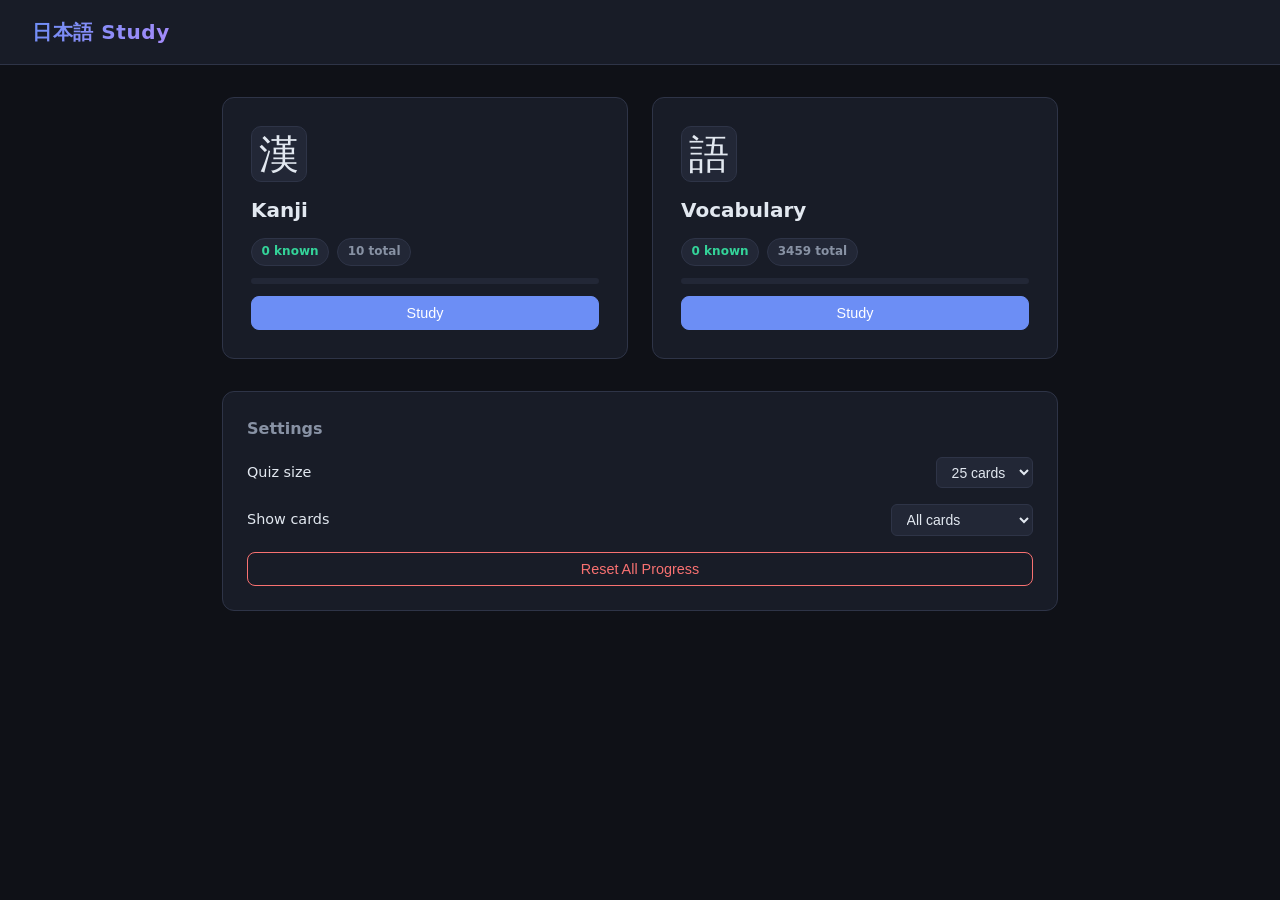
==== index.html @ 631ff010 "Initial commit — Kotoba Japanese study app Kanji and vocabulary flashcard app with localStorage prog" ====
<!DOCTYPE html>
<html lang="en">
<head>
  <meta charset="UTF-8">
  <meta name="viewport" content="width=device-width, initial-scale=1.0">
  <title>Japanese Study</title>
  <link rel="stylesheet" href="css/styles.css">
</head>
<body>
  <div id="app">
    <header>
      <h1>日本語 Study</h1>
      <nav id="nav"></nav>
    </header>
    <main id="view"></main>
  </div>

  <!-- Home View -->
  <template id="tpl-home">
    <div class="home">
      <div class="deck-cards">
        <div class="deck-card" data-action="study-kanji">
          <div class="deck-icon">漢</div>
          <h2>Kanji</h2>
          <div class="deck-stats">
            <span class="badge" id="kanji-known">— known</span>
            <span class="badge badge-secondary" id="kanji-total">— total</span>
          </div>
          <div class="progress-bar-wrap">
            <div class="progress-bar" id="kanji-progress-bar"></div>
          </div>
          <button class="btn btn-primary" data-action="study-kanji">Study</button>
        </div>
        <div class="deck-card" data-action="study-vocab">
          <div class="deck-icon">語</div>
          <h2>Vocabulary</h2>
          <div class="deck-stats">
            <span class="badge" id="vocab-known">— known</span>
            <span class="badge badge-secondary" id="vocab-total">— total</span>
          </div>
          <div class="progress-bar-wrap">
            <div class="progress-bar" id="vocab-progress-bar"></div>
          </div>
          <button class="btn btn-primary" data-action="study-vocab">Study</button>
        </div>
      </div>

      <div class="settings-panel">
        <h3>Settings</h3>
        <div class="setting-row">
          <label for="quiz-size">Quiz size</label>
          <select id="quiz-size">
            <option value="10">10 cards</option>
            <option value="25" selected>25 cards</option>
            <option value="50">50 cards</option>
            <option value="0">All cards</option>
          </select>
        </div>
        <div class="setting-row">
          <label for="filter-mode">Show cards</label>
          <select id="filter-mode">
            <option value="all">All cards</option>
            <option value="new">New only</option>
            <option value="learning">Learning only</option>
            <option value="due">New + Learning</option>
          </select>
        </div>
        <button class="btn btn-danger" id="reset-progress">Reset All Progress</button>
      </div>
    </div>
  </template>

  <!-- Flashcard View -->
  <template id="tpl-flashcard">
    <div class="flashcard-view">
      <div class="quiz-header">
        <button class="btn btn-ghost" data-action="home">← Back</button>
        <div class="quiz-info">
          <span id="card-counter">1 / 25</span>
          <div class="mini-progress-bar-wrap">
            <div class="mini-progress-bar" id="quiz-progress-bar"></div>
          </div>
        </div>
        <div class="score-display">
          <span class="score-correct" id="score-correct">0</span>
          <span class="score-sep">/</span>
          <span class="score-total" id="score-seen">0</span>
        </div>
      </div>

      <div class="card-area">
        <div class="flashcard" id="flashcard">
          <div class="card-inner" id="card-inner">
            <div class="card-front" id="card-front"></div>
            <div class="card-back" id="card-back"></div>
          </div>
        </div>
      </div>

      <div class="card-actions" id="card-actions-flip">
        <p class="hint">Press <kbd>Space</kbd> or tap card to flip</p>
        <button class="btn btn-secondary btn-lg" id="flip-btn">Flip Card</button>
      </div>

      <div class="card-actions hidden" id="card-actions-grade">
        <p class="hint">Press <kbd>←</kbd> Wrong &nbsp;|&nbsp; <kbd>→</kbd> Correct</p>
        <div class="grade-buttons">
          <button class="btn btn-wrong btn-lg" id="wrong-btn">✗ Wrong</button>
          <button class="btn btn-correct btn-lg" id="correct-btn">✓ Correct</button>
        </div>
      </div>
    </div>
  </template>

  <!-- Summary View -->
  <template id="tpl-summary">
    <div class="summary-view">
      <h2>Session Complete</h2>
      <div class="summary-stats">
        <div class="stat-block">
          <div class="stat-number" id="sum-correct"></div>
          <div class="stat-label">Correct</div>
        </div>
        <div class="stat-block">
          <div class="stat-number" id="sum-wrong"></div>
          <div class="stat-label">Wrong</div>
        </div>
        <div class="stat-block">
          <div class="stat-number" id="sum-total"></div>
          <div class="stat-label">Total</div>
        </div>
      </div>
      <div class="summary-bar-wrap">
        <div class="summary-bar" id="summary-bar"></div>
      </div>
      <p class="summary-pct" id="summary-pct"></p>
      <div class="summary-actions">
        <button class="btn btn-primary btn-lg" id="study-again-btn">Study Again</button>
        <button class="btn btn-ghost btn-lg" data-action="home">Home</button>
      </div>
    </div>
  </template>

  <script src="js/data.js"></script>
  <script src="js/progress.js"></script>
  <script src="js/flashcard.js"></script>
  <script src="js/app.js"></script>
</body>
</html>
---- css/styles.css ----
/* ============================================================
   RESET & BASE
   ============================================================ */
*, *::before, *::after { box-sizing: border-box; margin: 0; padding: 0; }

:root {
  --bg:         #0f1117;
  --bg2:        #181c27;
  --bg3:        #222736;
  --border:     #2e3447;
  --text:       #e2e8f0;
  --text-muted: #8892a4;
  --accent:     #6c8ef5;
  --accent2:    #a78bfa;
  --correct:    #34d399;
  --wrong:      #f87171;
  --radius:     12px;
  --shadow:     0 4px 24px rgba(0,0,0,.45);
  --transition: 0.15s ease;
}

html, body {
  height: 100%;
  font-family: 'Segoe UI', system-ui, -apple-system, sans-serif;
  font-size: 16px;
  background: var(--bg);
  color: var(--text);
  line-height: 1.6;
}

/* ============================================================
   LAYOUT
   ============================================================ */
#app {
  min-height: 100vh;
  display: flex;
  flex-direction: column;
}

header {
  display: flex;
  align-items: center;
  justify-content: space-between;
  padding: 1rem 2rem;
  border-bottom: 1px solid var(--border);
  background: var(--bg2);
}

header h1 {
  font-size: 1.25rem;
  font-weight: 600;
  letter-spacing: .03em;
  background: linear-gradient(135deg, var(--accent), var(--accent2));
  -webkit-background-clip: text;
  -webkit-text-fill-color: transparent;
  background-clip: text;
}

#nav button {
  background: none;
  border: none;
  color: var(--text-muted);
  cursor: pointer;
  font-size: .875rem;
  padding: .25rem .5rem;
  border-radius: 6px;
  transition: color var(--transition);
}
#nav button:hover { color: var(--text); }

main {
  flex: 1;
  padding: 2rem;
  max-width: 900px;
  width: 100%;
  margin: 0 auto;
}

/* ============================================================
   BUTTONS
   ============================================================ */
.btn {
  display: inline-flex;
  align-items: center;
  justify-content: center;
  gap: .4rem;
  padding: .5rem 1.25rem;
  border-radius: 8px;
  border: 1px solid transparent;
  font-size: .9rem;
  font-weight: 500;
  cursor: pointer;
  transition: all var(--transition);
  text-decoration: none;
}

.btn-primary {
  background: var(--accent);
  color: #fff;
  border-color: var(--accent);
}
.btn-primary:hover { filter: brightness(1.15); }

.btn-secondary {
  background: var(--bg3);
  color: var(--text);
  border-color: var(--border);
}
.btn-secondary:hover { border-color: var(--accent); }

.btn-ghost {
  background: transparent;
  color: var(--text-muted);
  border-color: transparent;
}
.btn-ghost:hover { color: var(--text); background: var(--bg3); }

.btn-danger {
  background: transparent;
  color: var(--wrong);
  border-color: var(--wrong);
}
.btn-danger:hover { background: var(--wrong); color: #fff; }

.btn-correct {
  background: var(--correct);
  color: #000;
  border-color: var(--correct);
  font-size: 1rem;
  font-weight: 600;
}
.btn-correct:hover { filter: brightness(1.1); }

.btn-wrong {
  background: var(--wrong);
  color: #fff;
  border-color: var(--wrong);
  font-size: 1rem;
  font-weight: 600;
}
.btn-wrong:hover { filter: brightness(1.1); }

.btn-lg { padding: .75rem 2rem; font-size: 1rem; }

/* ============================================================
   HOME — DECK CARDS
   ============================================================ */
.home { display: flex; flex-direction: column; gap: 2rem; }

.deck-cards {
  display: grid;
  grid-template-columns: repeat(auto-fit, minmax(280px, 1fr));
  gap: 1.5rem;
}

.deck-card {
  background: var(--bg2);
  border: 1px solid var(--border);
  border-radius: var(--radius);
  padding: 1.75rem;
  display: flex;
  flex-direction: column;
  gap: .75rem;
  transition: border-color var(--transition), box-shadow var(--transition);
}
.deck-card:hover {
  border-color: var(--accent);
  box-shadow: var(--shadow);
}

.deck-icon {
  font-size: 2.5rem;
  width: 3.5rem;
  height: 3.5rem;
  display: flex;
  align-items: center;
  justify-content: center;
  background: var(--bg3);
  border-radius: 10px;
  border: 1px solid var(--border);
}

.deck-card h2 { font-size: 1.25rem; }

.deck-stats { display: flex; gap: .5rem; flex-wrap: wrap; }

.badge {
  font-size: .75rem;
  font-weight: 600;
  padding: .2rem .6rem;
  border-radius: 999px;
  background: var(--bg3);
  color: var(--correct);
  border: 1px solid var(--border);
}
.badge-secondary { color: var(--text-muted); }

/* ============================================================
   PROGRESS BAR
   ============================================================ */
.progress-bar-wrap, .mini-progress-bar-wrap {
  width: 100%;
  height: 6px;
  background: var(--bg3);
  border-radius: 999px;
  overflow: hidden;
}

.mini-progress-bar-wrap { height: 4px; width: 120px; }

.progress-bar, .mini-progress-bar, .summary-bar {
  height: 100%;
  border-radius: 999px;
  background: linear-gradient(90deg, var(--accent), var(--accent2));
  width: 0%;
  transition: width .4s ease;
}

.summary-bar-wrap {
  width: 100%;
  height: 10px;
  background: var(--bg3);
  border-radius: 999px;
  overflow: hidden;
  margin: 1rem 0 .5rem;
}

/* ============================================================
   SETTINGS PANEL
   ============================================================ */
.settings-panel {
  background: var(--bg2);
  border: 1px solid var(--border);
  border-radius: var(--radius);
  padding: 1.5rem;
  display: flex;
  flex-direction: column;
  gap: 1rem;
}

.settings-panel h3 { font-size: 1rem; color: var(--text-muted); }

.setting-row {
  display: flex;
  align-items: center;
  justify-content: space-between;
  gap: 1rem;
}

.setting-row label { font-size: .9rem; }

select {
  background: var(--bg3);
  color: var(--text);
  border: 1px solid var(--border);
  border-radius: 6px;
  padding: .35rem .65rem;
  font-size: .875rem;
  cursor: pointer;
  outline: none;
}
select:focus { border-color: var(--accent); }

/* ============================================================
   FLASHCARD VIEW
   ============================================================ */
.flashcard-view {
  display: flex;
  flex-direction: column;
  gap: 1.5rem;
  align-items: center;
}

.quiz-header {
  width: 100%;
  display: flex;
  align-items: center;
  justify-content: space-between;
  gap: 1rem;
}

.quiz-info {
  display: flex;
  flex-direction: column;
  align-items: center;
  gap: .4rem;
  flex: 1;
}

#card-counter { font-size: .8rem; color: var(--text-muted); }

.score-display { font-size: 1rem; font-weight: 600; white-space: nowrap; }
.score-correct { color: var(--correct); }
.score-sep { color: var(--text-muted); margin: 0 .2rem; }

/* ============================================================
   FLASHCARD
   ============================================================ */
.card-area {
  width: 100%;
  max-width: 600px;
  perspective: 1200px;
}

.flashcard {
  width: 100%;
  cursor: pointer;
}

.card-inner {
  width: 100%;
  /* Grid stacking: both faces share the same cell so the container
     grows to fit whichever face is taller — prevents button overlap */
  display: grid;
  grid-template-columns: 1fr;
  transform-style: preserve-3d;
  transition: transform .5s cubic-bezier(.4,0,.2,1);
}

.card-inner.flipped { transform: rotateY(180deg); }

.card-front, .card-back {
  grid-column: 1;
  grid-row: 1;
  width: 100%;
  min-height: 320px;
  backface-visibility: hidden;
  -webkit-backface-visibility: hidden;
  background: var(--bg2);
  border: 1px solid var(--border);
  border-radius: var(--radius);
  padding: 2rem;
  display: flex;
  flex-direction: column;
  align-items: center;
  justify-content: center;
  text-align: center;
  box-shadow: var(--shadow);
}

.card-back { transform: rotateY(180deg); justify-content: flex-start; }

/* Front content */
.card-character {
  font-size: 5rem;
  line-height: 1.1;
  margin-bottom: .5rem;
  font-family: 'Noto Serif JP', 'Yu Mincho', serif;
}

.card-label {
  font-size: .75rem;
  color: var(--text-muted);
  text-transform: uppercase;
  letter-spacing: .1em;
  margin-bottom: .25rem;
}

/* Back content */
.back-section { width: 100%; text-align: left; margin-bottom: 1rem; }
.back-section:last-child { margin-bottom: 0; }
.back-section h4 {
  font-size: .7rem;
  color: var(--accent);
  text-transform: uppercase;
  letter-spacing: .1em;
  margin-bottom: .35rem;
}

.back-section p, .back-section ul { font-size: .95rem; color: var(--text); }
.back-section ul { list-style: none; padding: 0; }
.back-section ul li::before { content: '• '; color: var(--accent); }

.reading-chip {
  display: inline-block;
  background: var(--bg3);
  border: 1px solid var(--border);
  border-radius: 6px;
  padding: .15rem .5rem;
  font-size: .85rem;
  margin: .15rem .2rem .15rem 0;
}

.example-ja { font-size: 1rem; margin-bottom: .3rem; }
.example-en { font-size: .85rem; color: var(--text-muted); }

/* ============================================================
   CARD ACTIONS
   ============================================================ */
.card-actions {
  display: flex;
  flex-direction: column;
  align-items: center;
  gap: .75rem;
  width: 100%;
}

.card-actions.hidden { display: none; }

.hint {
  font-size: .78rem;
  color: var(--text-muted);
}

kbd {
  display: inline-block;
  background: var(--bg3);
  border: 1px solid var(--border);
  border-radius: 4px;
  padding: .1rem .35rem;
  font-size: .75rem;
  font-family: inherit;
}

.grade-buttons {
  display: flex;
  gap: 1.5rem;
}

/* ============================================================
   SUMMARY VIEW
   ============================================================ */
.summary-view {
  display: flex;
  flex-direction: column;
  align-items: center;
  gap: 1.5rem;
  max-width: 480px;
  margin: 2rem auto;
  text-align: center;
}

.summary-view h2 { font-size: 1.75rem; }

.summary-stats {
  display: flex;
  gap: 2rem;
  justify-content: center;
}

.stat-block { display: flex; flex-direction: column; align-items: center; gap: .25rem; }
.stat-number { font-size: 2.5rem; font-weight: 700; }
.stat-label { font-size: .8rem; color: var(--text-muted); text-transform: uppercase; letter-spacing: .1em; }

.summary-stats .stat-block:nth-child(1) .stat-number { color: var(--correct); }
.summary-stats .stat-block:nth-child(2) .stat-number { color: var(--wrong); }

.summary-pct { font-size: 1.1rem; color: var(--text-muted); }
.summary-actions { display: flex; gap: 1rem; flex-wrap: wrap; justify-content: center; }

/* ============================================================
   LOADING / ERROR
   ============================================================ */
.loading-screen, .error-screen {
  display: flex;
  flex-direction: column;
  align-items: center;
  justify-content: center;
  gap: 1rem;
  min-height: 60vh;
  color: var(--text-muted);
}

.spinner {
  width: 36px;
  height: 36px;
  border: 3px solid var(--border);
  border-top-color: var(--accent);
  border-radius: 50%;
  animation: spin .8s linear infinite;
}

@keyframes spin { to { transform: rotate(360deg); } }

.error-screen { color: var(--wrong); }

/* ============================================================
   RESPONSIVE
   ============================================================ */
@media (max-width: 600px) {
  main { padding: 1rem; }
  header { padding: .75rem 1rem; }
  .deck-cards { grid-template-columns: 1fr; }
  .card-character { font-size: 3.5rem; }
  .grade-buttons { gap: .75rem; }
  .btn-lg { padding: .65rem 1.5rem; }
}
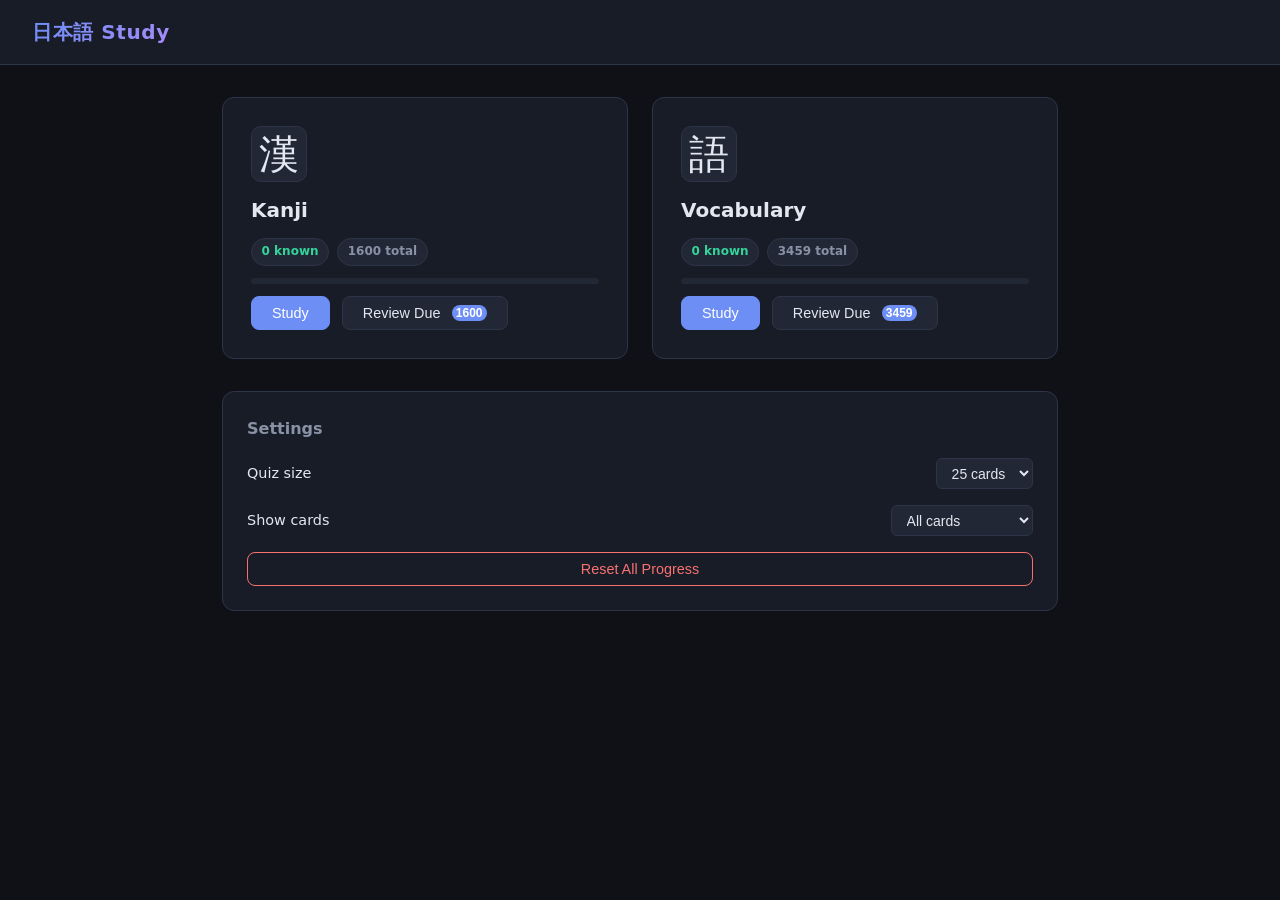
==== commit 6288323e: "Add spaced repetition system (SRS) for kanji and vocabulary review Implement SM-2-based scheduling i" ====
--- a/index.html
+++ b/index.html
@@ -29,7 +29,10 @@
           <div class="progress-bar-wrap">
             <div class="progress-bar" id="kanji-progress-bar"></div>
           </div>
-          <button class="btn btn-primary" data-action="study-kanji">Study</button>
+          <div class="deck-buttons">
+            <button class="btn btn-primary" data-action="study-kanji">Study</button>
+            <button class="btn btn-secondary" data-action="review-kanji">Review Due <span class="due-badge" id="kanji-due">0</span></button>
+          </div>
         </div>
         <div class="deck-card" data-action="study-vocab">
           <div class="deck-icon">語</div>
@@ -41,7 +44,10 @@
           <div class="progress-bar-wrap">
             <div class="progress-bar" id="vocab-progress-bar"></div>
           </div>
-          <button class="btn btn-primary" data-action="study-vocab">Study</button>
+          <div class="deck-buttons">
+            <button class="btn btn-primary" data-action="study-vocab">Study</button>
+            <button class="btn btn-secondary" data-action="review-vocab">Review Due <span class="due-badge" id="vocab-due">0</span></button>
+          </div>
         </div>
       </div>
 
@@ -63,6 +69,7 @@
             <option value="new">New only</option>
             <option value="learning">Learning only</option>
             <option value="due">New + Learning</option>
+            <option value="srs">SRS Due</option>
           </select>
         </div>
         <button class="btn btn-danger" id="reset-progress">Reset All Progress</button>
--- a/css/styles.css
+++ b/css/styles.css
@@ -195,6 +195,24 @@
 }
 .badge-secondary { color: var(--text-muted); }
 
+.deck-buttons { display: flex; gap: .75rem; flex-wrap: wrap; }
+
+.due-badge {
+  display: inline-flex;
+  align-items: center;
+  justify-content: center;
+  min-width: 1.4em;
+  height: 1.4em;
+  padding: 0 .35em;
+  border-radius: 999px;
+  background: var(--accent);
+  color: #fff;
+  font-size: .75rem;
+  font-weight: 700;
+  margin-left: .3rem;
+  line-height: 1;
+}
+
 /* ============================================================
    PROGRESS BAR
    ============================================================ */
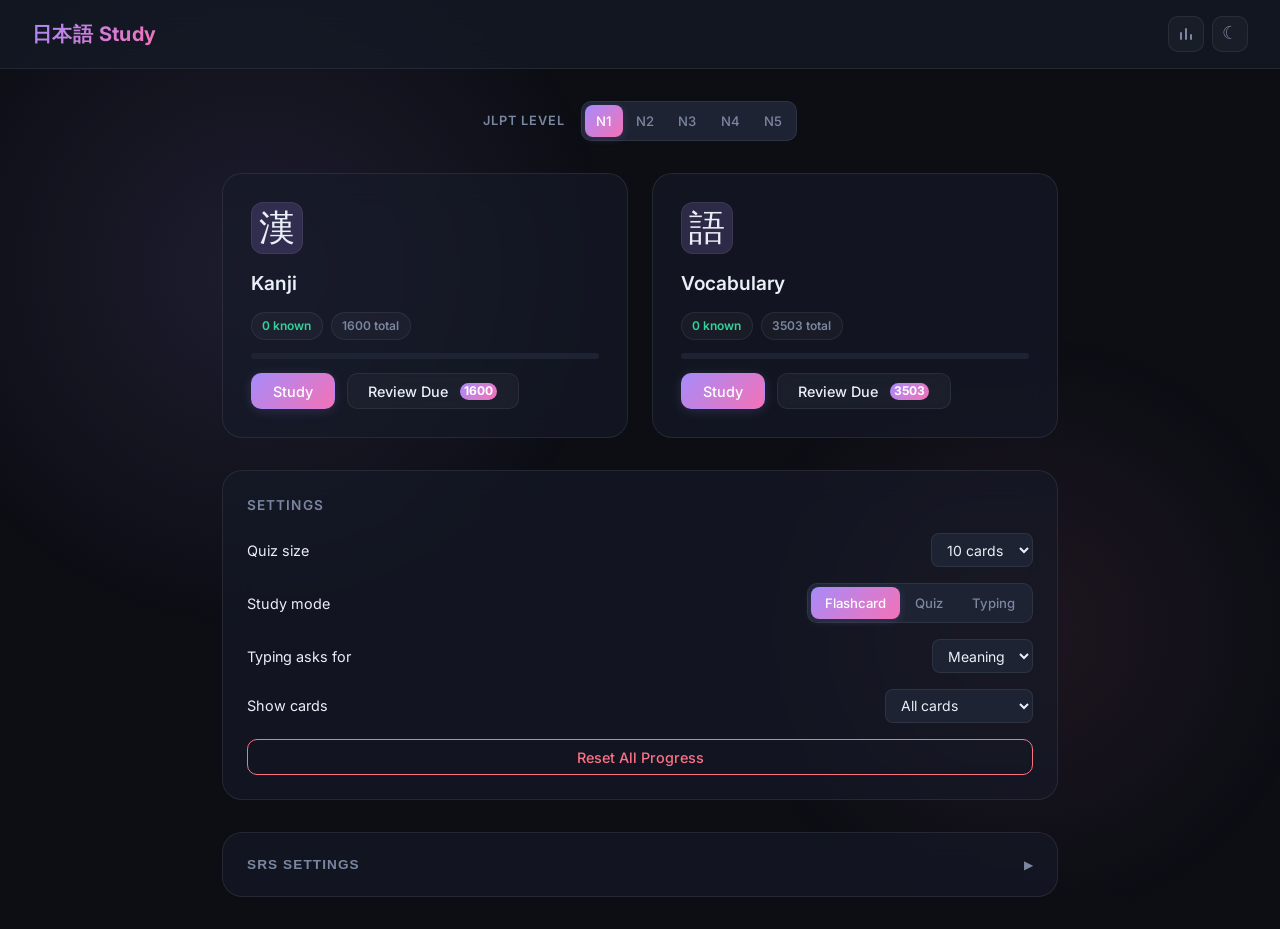
==== commit e0e17dac: "Add multi-level JLPT support, quiz mode, and kanji example display - Add JLPT N1–N5 level selection " ====
--- a/index.html
+++ b/index.html
@@ -10,7 +10,19 @@
   <div id="app">
     <header>
       <h1>日本語 Study</h1>
-      <nav id="nav"></nav>
+      <div class="header-actions">
+        <nav id="nav"></nav>
+        <button class="stats-toggle" id="stats-toggle" title="View progress">
+          <svg width="18" height="18" viewBox="0 0 18 18" fill="none" stroke="currentColor" stroke-width="2" stroke-linecap="round">
+            <line x1="4" y1="14" x2="4" y2="8"/>
+            <line x1="9" y1="14" x2="9" y2="4"/>
+            <line x1="14" y1="14" x2="14" y2="10"/>
+          </svg>
+        </button>
+        <button class="theme-toggle" id="theme-toggle" title="Toggle theme">
+          <span id="theme-icon">&#9790;</span>
+        </button>
+      </div>
     </header>
     <main id="view"></main>
   </div>
@@ -18,7 +30,23 @@
   <!-- Home View -->
   <template id="tpl-home">
     <div class="home">
-      <div class="deck-cards">
+      <div class="level-selector">
+        <span class="level-label">JLPT Level</span>
+        <div class="pill-toggle pill-toggle-5" id="level-toggle">
+          <input type="radio" name="jlpt-level" id="level-n1" value="n1">
+          <label for="level-n1">N1</label>
+          <input type="radio" name="jlpt-level" id="level-n2" value="n2">
+          <label for="level-n2">N2</label>
+          <input type="radio" name="jlpt-level" id="level-n3" value="n3">
+          <label for="level-n3">N3</label>
+          <input type="radio" name="jlpt-level" id="level-n4" value="n4">
+          <label for="level-n4">N4</label>
+          <input type="radio" name="jlpt-level" id="level-n5" value="n5">
+          <label for="level-n5">N5</label>
+        </div>
+      </div>
+
+      <div class="deck-cards stagger">
         <div class="deck-card" data-action="study-kanji">
           <div class="deck-icon">漢</div>
           <h2>Kanji</h2>
@@ -63,6 +91,25 @@
           </select>
         </div>
         <div class="setting-row">
+          <label>Study mode</label>
+          <div class="pill-toggle pill-toggle-3" id="study-mode-toggle">
+            <input type="radio" name="study-mode" id="mode-flashcard" value="flashcard" checked>
+            <label for="mode-flashcard">Flashcard</label>
+            <input type="radio" name="study-mode" id="mode-quiz" value="quiz">
+            <label for="mode-quiz">Quiz</label>
+            <input type="radio" name="study-mode" id="mode-typing" value="typing">
+            <label for="mode-typing">Typing</label>
+          </div>
+        </div>
+        <div class="setting-row hidden" id="typing-sub-mode-row">
+          <label for="typing-sub-mode">Typing asks for</label>
+          <select id="typing-sub-mode">
+            <option value="meaning">Meaning</option>
+            <option value="reading">Reading</option>
+            <option value="mixed">Mixed</option>
+          </select>
+        </div>
+        <div class="setting-row">
           <label for="filter-mode">Show cards</label>
           <select id="filter-mode">
             <option value="all">All cards</option>
@@ -73,6 +120,48 @@
           </select>
         </div>
         <button class="btn btn-danger" id="reset-progress">Reset All Progress</button>
+      </div>
+
+      <div class="settings-panel">
+        <button class="settings-toggle-btn" id="srs-settings-toggle">
+          <h3>SRS Settings</h3>
+          <span class="toggle-arrow" id="srs-toggle-arrow">&#9654;</span>
+        </button>
+        <div class="srs-settings-body hidden" id="srs-settings-body">
+          <div class="setting-row">
+            <label for="srs-repeat-wrong">Repeat wrong cards <span class="info-tip" tabindex="0" aria-label="Re-queue cards you miss later in the same session. Each wrong answer adds one required correct repeat before the card is cleared.">?</span></label>
+            <input type="checkbox" id="srs-repeat-wrong" checked>
+          </div>
+          <div class="setting-row">
+            <label for="srs-learning-steps">Learning steps (days) <span class="info-tip" tabindex="0" aria-label="Comma-separated intervals (in days) a new card must pass before graduating to full SRS. E.g. '1, 3' means: first correct → review in 1 day, second correct → review in 3 days, then graduate.">?</span></label>
+            <input type="text" id="srs-learning-steps" class="setting-input" value="1, 3" placeholder="e.g. 1, 3">
+          </div>
+          <div class="setting-row">
+            <label for="srs-graduate-interval">Graduate interval (days) <span class="info-tip" tabindex="0" aria-label="The first full SRS interval (in days) assigned to a card after it completes all learning steps.">?</span></label>
+            <input type="number" id="srs-graduate-interval" class="setting-input" value="6" min="1" max="60">
+          </div>
+          <div class="setting-row">
+            <label for="srs-default-ease">Default ease factor <span class="info-tip" tabindex="0" aria-label="Starting ease multiplier for new cards. Each correct answer multiplies the current interval by this value. Higher = intervals grow faster.">?</span></label>
+            <input type="number" id="srs-default-ease" class="setting-input" value="2.5" min="1.3" max="5.0" step="0.1">
+          </div>
+          <div class="setting-row">
+            <label for="srs-min-ease">Minimum ease factor <span class="info-tip" tabindex="0" aria-label="The lowest the ease factor can fall. Prevents cards from being scheduled too frequently no matter how often you get them wrong.">?</span></label>
+            <input type="number" id="srs-min-ease" class="setting-input" value="1.3" min="1.0" max="2.5" step="0.1">
+          </div>
+          <div class="setting-row">
+            <label for="srs-ease-bonus">Ease bonus (on correct) <span class="info-tip" tabindex="0" aria-label="Amount added to the ease factor each time you answer correctly. Capped at the default ease value.">?</span></label>
+            <input type="number" id="srs-ease-bonus" class="setting-input" value="0.1" min="0" max="1.0" step="0.05">
+          </div>
+          <div class="setting-row">
+            <label for="srs-ease-penalty">Ease penalty (on wrong) <span class="info-tip" tabindex="0" aria-label="Amount subtracted from the ease factor each time you answer incorrectly. Cannot drop below the minimum ease.">?</span></label>
+            <input type="number" id="srs-ease-penalty" class="setting-input" value="0.2" min="0" max="1.0" step="0.05">
+          </div>
+          <div class="setting-row">
+            <label for="srs-known-threshold">Correct to "known" <span class="info-tip" tabindex="0" aria-label="Total number of correct answers required to promote a card from 'learning' to 'known' status.">?</span></label>
+            <input type="number" id="srs-known-threshold" class="setting-input" value="3" min="1" max="20">
+          </div>
+          <button class="btn btn-secondary" id="srs-reset-defaults">Reset to Defaults</button>
+        </div>
       </div>
     </div>
   </template>
@@ -119,9 +208,164 @@
     </div>
   </template>
 
+  <!-- Quiz View (Multiple Choice) -->
+  <template id="tpl-quiz">
+    <div class="quiz-view">
+      <div class="quiz-header">
+        <button class="btn btn-ghost" data-action="home">← Back</button>
+        <div class="quiz-info">
+          <span id="quiz-card-counter">1 / 25</span>
+          <div class="mini-progress-bar-wrap">
+            <div class="mini-progress-bar" id="quiz-mc-progress-bar"></div>
+          </div>
+        </div>
+        <div class="score-display">
+          <span class="score-correct" id="quiz-score-correct">0</span>
+          <span class="score-sep">/</span>
+          <span class="score-total" id="quiz-score-seen">0</span>
+        </div>
+      </div>
+
+      <div class="quiz-prompt-area">
+        <div class="quiz-prompt-sub" id="quiz-prompt-sub">Kanji</div>
+        <div class="quiz-prompt-text" id="quiz-prompt"></div>
+      </div>
+
+      <div class="quiz-choices" id="quiz-choices"></div>
+
+      <p class="hint" id="quiz-hint">Press 1-4 to choose</p>
+    </div>
+  </template>
+
+  <!-- Typing View -->
+  <template id="tpl-typing">
+    <div class="typing-view">
+      <div class="quiz-header">
+        <button class="btn btn-ghost" data-action="home">&larr; Back</button>
+        <div class="quiz-info">
+          <span id="typing-card-counter">1 / 25</span>
+          <div class="mini-progress-bar-wrap">
+            <div class="mini-progress-bar" id="typing-progress-bar"></div>
+          </div>
+        </div>
+        <div class="score-display">
+          <span class="score-correct" id="typing-score-correct">0</span>
+          <span class="score-sep">/</span>
+          <span class="score-total" id="typing-score-seen">0</span>
+        </div>
+      </div>
+
+      <div class="quiz-prompt-area">
+        <div class="quiz-prompt-sub" id="typing-prompt-sub">Kanji &middot; Type the meaning</div>
+        <div class="quiz-prompt-text" id="typing-prompt"></div>
+      </div>
+
+      <div class="typing-input-area">
+        <input type="text" class="typing-input" id="typing-input" autocomplete="off" autocapitalize="off" spellcheck="false" placeholder="Type your answer...">
+        <button class="btn btn-primary" id="typing-submit">Submit</button>
+      </div>
+
+      <div class="typing-feedback" id="typing-feedback"></div>
+      <p class="hint" id="typing-hint">Type in English, then press Enter</p>
+    </div>
+  </template>
+
+  <!-- Stats View -->
+  <template id="tpl-stats">
+    <div class="stats-view">
+      <div class="stats-header">
+        <button class="btn btn-ghost" data-action="home">← Back</button>
+        <h2>Progress</h2>
+        <div></div>
+      </div>
+
+      <div class="stats-overview stagger">
+        <div class="stats-card">
+          <h3>Kanji</h3>
+          <div class="donut-chart" id="stats-kanji-donut"></div>
+          <div class="donut-legend">
+            <span class="legend-item legend-known"><span class="legend-dot"></span> Known <strong id="stats-kanji-known">0</strong></span>
+            <span class="legend-item legend-learning"><span class="legend-dot"></span> Learning <strong id="stats-kanji-learning">0</strong></span>
+            <span class="legend-item legend-new"><span class="legend-dot"></span> New <strong id="stats-kanji-new">0</strong></span>
+          </div>
+        </div>
+
+        <div class="stats-card">
+          <h3>Vocabulary</h3>
+          <div class="donut-chart" id="stats-vocab-donut"></div>
+          <div class="donut-legend">
+            <span class="legend-item legend-known"><span class="legend-dot"></span> Known <strong id="stats-vocab-known">0</strong></span>
+            <span class="legend-item legend-learning"><span class="legend-dot"></span> Learning <strong id="stats-vocab-learning">0</strong></span>
+            <span class="legend-item legend-new"><span class="legend-dot"></span> New <strong id="stats-vocab-new">0</strong></span>
+          </div>
+        </div>
+
+        <div class="stats-card stats-card-wide">
+          <div class="stats-metric-row">
+            <div class="stat-block">
+              <div class="stat-number" id="stats-accuracy">—</div>
+              <div class="stat-label">Accuracy</div>
+            </div>
+            <div class="stat-block">
+              <div class="stat-number" id="stats-studied">0</div>
+              <div class="stat-label">Studied</div>
+            </div>
+          </div>
+          <h3>Upcoming Reviews</h3>
+          <div class="review-schedule">
+            <div class="review-slot">
+              <div class="review-count" id="stats-due-today">0</div>
+              <div class="review-label">Today</div>
+            </div>
+            <div class="review-slot">
+              <div class="review-count" id="stats-due-tomorrow">0</div>
+              <div class="review-label">Tomorrow</div>
+            </div>
+            <div class="review-slot">
+              <div class="review-count" id="stats-due-week">0</div>
+              <div class="review-label">This Week</div>
+            </div>
+          </div>
+        </div>
+      </div>
+
+      <div class="stats-card">
+        <h3>Hardest Items</h3>
+        <div class="hardest-list" id="stats-hardest"></div>
+      </div>
+
+      <div class="stats-card">
+        <div class="item-list-controls">
+          <h3>All Studied Items</h3>
+          <div class="item-list-filters">
+            <select id="stats-type-filter">
+              <option value="all">All types</option>
+              <option value="kanji">Kanji</option>
+              <option value="vocab">Vocabulary</option>
+            </select>
+            <select id="stats-status-filter">
+              <option value="studied">Studied</option>
+              <option value="known">Known</option>
+              <option value="learning">Learning</option>
+              <option value="all">All (incl. new)</option>
+            </select>
+            <select id="stats-sort">
+              <option value="last-seen">Last Seen</option>
+              <option value="accuracy-asc">Accuracy (low first)</option>
+              <option value="accuracy-desc">Accuracy (high first)</option>
+              <option value="name">Name</option>
+            </select>
+          </div>
+        </div>
+        <div class="item-list-scroll" id="stats-item-list"></div>
+      </div>
+    </div>
+  </template>
+
   <!-- Summary View -->
   <template id="tpl-summary">
     <div class="summary-view">
+      <div class="summary-celebration" id="summary-celebration"></div>
       <h2>Session Complete</h2>
       <div class="summary-stats">
         <div class="stat-block">
@@ -148,9 +392,14 @@
     </div>
   </template>
 
+  <script src="js/theme.js"></script>
   <script src="js/data.js"></script>
+  <script src="js/srs-settings.js"></script>
   <script src="js/progress.js"></script>
+  <script src="js/session.js"></script>
   <script src="js/flashcard.js"></script>
+  <script src="js/quiz.js"></script>
+  <script src="js/typing.js"></script>
   <script src="js/app.js"></script>
 </body>
 </html>
--- a/css/styles.css
+++ b/css/styles.css
@@ -1,32 +1,97 @@
+/* ============================================================
+   FONTS
+   ============================================================ */
+@import url('https://fonts.googleapis.com/css2?family=Inter:wght@400;500;600;700&display=swap');
+
+/* ============================================================
+   THEME — DARK (default)
+   ============================================================ */
+:root,
+[data-theme="dark"] {
+  --bg:         #0c0e14;
+  --bg2:        rgba(22, 27, 40, .72);
+  --bg3:        #1e2333;
+  --bg-solid:   #161b28;
+  --border:     rgba(255, 255, 255, .07);
+  --text:       #eaf0f8;
+  --text-muted: #7b86a0;
+  --accent:     #a78bfa;
+  --accent2:    #f472b6;
+  --accent-glow: rgba(167, 139, 250, .18);
+  --correct:    #34d399;
+  --correct-bg: rgba(52, 211, 153, .12);
+  --wrong:      #fb7185;
+  --wrong-bg:   rgba(251, 113, 133, .12);
+  --card-bg:    rgba(22, 27, 40, .65);
+  --card-border: rgba(255, 255, 255, .08);
+  --glass:      rgba(255, 255, 255, .03);
+  --radius:     16px;
+  --radius-lg:  20px;
+  --shadow:     0 8px 32px rgba(0, 0, 0, .4);
+  --shadow-sm:  0 2px 12px rgba(0, 0, 0, .25);
+  --transition: 0.2s cubic-bezier(.4, 0, .2, 1);
+
+  /* Background blobs */
+  --blob1: radial-gradient(600px circle at 20% 30%, rgba(167, 139, 250, .12), transparent 60%);
+  --blob2: radial-gradient(500px circle at 80% 70%, rgba(244, 114, 182, .08), transparent 60%);
+}
+
+/* ============================================================
+   THEME — LIGHT
+   ============================================================ */
+[data-theme="light"] {
+  --bg:         #f5f3f0;
+  --bg2:        rgba(255, 255, 255, .72);
+  --bg3:        #ece8e3;
+  --bg-solid:   #ffffff;
+  --border:     rgba(0, 0, 0, .08);
+  --text:       #1a1a2e;
+  --text-muted: #6b7084;
+  --accent:     #7c5cbf;
+  --accent2:    #d94888;
+  --accent-glow: rgba(124, 92, 191, .12);
+  --correct:    #059669;
+  --correct-bg: rgba(5, 150, 105, .08);
+  --wrong:      #e11d48;
+  --wrong-bg:   rgba(225, 29, 72, .08);
+  --card-bg:    rgba(255, 255, 255, .7);
+  --card-border: rgba(0, 0, 0, .06);
+  --glass:      rgba(255, 255, 255, .5);
+  --shadow:     0 8px 32px rgba(0, 0, 0, .08);
+  --shadow-sm:  0 2px 12px rgba(0, 0, 0, .05);
+
+  --blob1: radial-gradient(600px circle at 20% 30%, rgba(124, 92, 191, .08), transparent 60%);
+  --blob2: radial-gradient(500px circle at 80% 70%, rgba(217, 72, 136, .06), transparent 60%);
+}
+
 /* ============================================================
    RESET & BASE
    ============================================================ */
 *, *::before, *::after { box-sizing: border-box; margin: 0; padding: 0; }
-
-:root {
-  --bg:         #0f1117;
-  --bg2:        #181c27;
-  --bg3:        #222736;
-  --border:     #2e3447;
-  --text:       #e2e8f0;
-  --text-muted: #8892a4;
-  --accent:     #6c8ef5;
-  --accent2:    #a78bfa;
-  --correct:    #34d399;
-  --wrong:      #f87171;
-  --radius:     12px;
-  --shadow:     0 4px 24px rgba(0,0,0,.45);
-  --transition: 0.15s ease;
-}
 
 html, body {
   height: 100%;
-  font-family: 'Segoe UI', system-ui, -apple-system, sans-serif;
+  font-family: 'Inter', system-ui, -apple-system, sans-serif;
   font-size: 16px;
   background: var(--bg);
   color: var(--text);
   line-height: 1.6;
-}
+  transition: background .4s ease, color .3s ease;
+}
+
+/* ============================================================
+   BACKGROUND BLOBS
+   ============================================================ */
+#app::before,
+#app::after {
+  content: '';
+  position: fixed;
+  inset: 0;
+  pointer-events: none;
+  z-index: 0;
+}
+#app::before { background: var(--blob1); }
+#app::after  { background: var(--blob2); }
 
 /* ============================================================
    LAYOUT
@@ -35,27 +100,38 @@
   min-height: 100vh;
   display: flex;
   flex-direction: column;
+  position: relative;
 }
 
 header {
+  position: relative;
+  z-index: 1;
   display: flex;
   align-items: center;
   justify-content: space-between;
   padding: 1rem 2rem;
   border-bottom: 1px solid var(--border);
   background: var(--bg2);
+  backdrop-filter: blur(20px);
+  -webkit-backdrop-filter: blur(20px);
 }
 
 header h1 {
   font-size: 1.25rem;
-  font-weight: 600;
-  letter-spacing: .03em;
+  font-weight: 700;
+  letter-spacing: .02em;
   background: linear-gradient(135deg, var(--accent), var(--accent2));
   -webkit-background-clip: text;
   -webkit-text-fill-color: transparent;
   background-clip: text;
 }
 
+.header-actions {
+  display: flex;
+  align-items: center;
+  gap: .5rem;
+}
+
 #nav button {
   background: none;
   border: none;
@@ -63,12 +139,14 @@
   cursor: pointer;
   font-size: .875rem;
   padding: .25rem .5rem;
-  border-radius: 6px;
+  border-radius: 8px;
   transition: color var(--transition);
 }
 #nav button:hover { color: var(--text); }
 
 main {
+  position: relative;
+  z-index: 1;
   flex: 1;
   padding: 2rem;
   max-width: 900px;
@@ -77,6 +155,80 @@
 }
 
 /* ============================================================
+   THEME TOGGLE
+   ============================================================ */
+.theme-toggle {
+  width: 2.25rem;
+  height: 2.25rem;
+  border-radius: 10px;
+  border: 1px solid var(--border);
+  background: var(--glass);
+  color: var(--text-muted);
+  cursor: pointer;
+  display: flex;
+  align-items: center;
+  justify-content: center;
+  font-size: 1.1rem;
+  transition: all var(--transition);
+  line-height: 1;
+}
+.theme-toggle:hover {
+  color: var(--accent);
+  border-color: var(--accent);
+  background: var(--accent-glow);
+}
+
+/* ============================================================
+   ANIMATIONS
+   ============================================================ */
+@keyframes fadeUp {
+  from {
+    opacity: 0;
+    transform: translateY(16px);
+  }
+  to {
+    opacity: 1;
+    transform: translateY(0);
+  }
+}
+
+@keyframes fadeIn {
+  from { opacity: 0; }
+  to   { opacity: 1; }
+}
+
+@keyframes popIn {
+  0%   { opacity: 0; transform: scale(.92); }
+  70%  { transform: scale(1.02); }
+  100% { opacity: 1; transform: scale(1); }
+}
+
+@keyframes shake {
+  0%, 100% { transform: translateX(0); }
+  20%      { transform: translateX(-6px); }
+  40%      { transform: translateX(6px); }
+  60%      { transform: translateX(-4px); }
+  80%      { transform: translateX(4px); }
+}
+
+@keyframes pulse-bar {
+  0%, 100% { opacity: 1; }
+  50%      { opacity: .7; }
+}
+
+@keyframes spin { to { transform: rotate(360deg); } }
+
+.animate-in {
+  animation: fadeUp .45s ease both;
+}
+
+/* Stagger children — used on home deck cards */
+.stagger > * { animation: fadeUp .45s ease both; }
+.stagger > *:nth-child(1) { animation-delay: 0s; }
+.stagger > *:nth-child(2) { animation-delay: .08s; }
+.stagger > *:nth-child(3) { animation-delay: .16s; }
+
+/* ============================================================
    BUTTONS
    ============================================================ */
 .btn {
@@ -84,9 +236,10 @@
   align-items: center;
   justify-content: center;
   gap: .4rem;
-  padding: .5rem 1.25rem;
-  border-radius: 8px;
+  padding: .55rem 1.3rem;
+  border-radius: 10px;
   border: 1px solid transparent;
+  font-family: inherit;
   font-size: .9rem;
   font-weight: 500;
   cursor: pointer;
@@ -94,33 +247,52 @@
   text-decoration: none;
 }
 
+.btn:active { transform: scale(.97); }
+
 .btn-primary {
-  background: var(--accent);
+  background: linear-gradient(135deg, var(--accent), var(--accent2));
   color: #fff;
-  border-color: var(--accent);
-}
-.btn-primary:hover { filter: brightness(1.15); }
+  border-color: transparent;
+  box-shadow: 0 2px 12px var(--accent-glow);
+}
+.btn-primary:hover {
+  filter: brightness(1.1);
+  box-shadow: 0 4px 20px var(--accent-glow);
+  transform: translateY(-1px);
+}
+.btn-primary:active { transform: translateY(0) scale(.97); }
 
 .btn-secondary {
-  background: var(--bg3);
+  background: var(--glass);
   color: var(--text);
   border-color: var(--border);
-}
-.btn-secondary:hover { border-color: var(--accent); }
+  backdrop-filter: blur(8px);
+}
+.btn-secondary:hover {
+  border-color: var(--accent);
+  background: var(--accent-glow);
+  transform: translateY(-1px);
+}
 
 .btn-ghost {
   background: transparent;
   color: var(--text-muted);
   border-color: transparent;
 }
-.btn-ghost:hover { color: var(--text); background: var(--bg3); }
+.btn-ghost:hover {
+  color: var(--text);
+  background: var(--glass);
+}
 
 .btn-danger {
   background: transparent;
   color: var(--wrong);
   border-color: var(--wrong);
 }
-.btn-danger:hover { background: var(--wrong); color: #fff; }
+.btn-danger:hover {
+  background: var(--wrong-bg);
+  transform: translateY(-1px);
+}
 
 .btn-correct {
   background: var(--correct);
@@ -129,7 +301,10 @@
   font-size: 1rem;
   font-weight: 600;
 }
-.btn-correct:hover { filter: brightness(1.1); }
+.btn-correct:hover {
+  filter: brightness(1.1);
+  transform: translateY(-1px);
+}
 
 .btn-wrong {
   background: var(--wrong);
@@ -138,9 +313,12 @@
   font-size: 1rem;
   font-weight: 600;
 }
-.btn-wrong:hover { filter: brightness(1.1); }
-
-.btn-lg { padding: .75rem 2rem; font-size: 1rem; }
+.btn-wrong:hover {
+  filter: brightness(1.1);
+  transform: translateY(-1px);
+}
+
+.btn-lg { padding: .75rem 2rem; font-size: 1rem; border-radius: 12px; }
 
 /* ============================================================
    HOME — DECK CARDS
@@ -154,42 +332,62 @@
 }
 
 .deck-card {
-  background: var(--bg2);
+  background: var(--card-bg);
+  backdrop-filter: blur(16px);
+  -webkit-backdrop-filter: blur(16px);
+  border: 1px solid var(--card-border);
+  border-radius: var(--radius-lg);
+  padding: 1.75rem;
+  display: flex;
+  flex-direction: column;
+  gap: .85rem;
+  transition: all var(--transition);
+  position: relative;
+  overflow: hidden;
+}
+
+/* Accent stripe on top of deck cards */
+.deck-card::before {
+  content: '';
+  position: absolute;
+  top: 0;
+  left: 0;
+  right: 0;
+  height: 3px;
+  background: linear-gradient(90deg, var(--accent), var(--accent2));
+  opacity: 0;
+  transition: opacity var(--transition);
+}
+
+.deck-card:hover {
+  border-color: rgba(167, 139, 250, .2);
+  box-shadow: var(--shadow), 0 0 0 1px var(--accent-glow);
+  transform: translateY(-2px);
+}
+.deck-card:hover::before { opacity: 1; }
+
+.deck-icon {
+  font-size: 2.25rem;
+  width: 3.25rem;
+  height: 3.25rem;
+  display: flex;
+  align-items: center;
+  justify-content: center;
+  background: var(--accent-glow);
+  border-radius: 12px;
   border: 1px solid var(--border);
-  border-radius: var(--radius);
-  padding: 1.75rem;
-  display: flex;
-  flex-direction: column;
-  gap: .75rem;
-  transition: border-color var(--transition), box-shadow var(--transition);
-}
-.deck-card:hover {
-  border-color: var(--accent);
-  box-shadow: var(--shadow);
-}
-
-.deck-icon {
-  font-size: 2.5rem;
-  width: 3.5rem;
-  height: 3.5rem;
-  display: flex;
-  align-items: center;
-  justify-content: center;
-  background: var(--bg3);
-  border-radius: 10px;
-  border: 1px solid var(--border);
-}
-
-.deck-card h2 { font-size: 1.25rem; }
+}
+
+.deck-card h2 { font-size: 1.2rem; font-weight: 600; }
 
 .deck-stats { display: flex; gap: .5rem; flex-wrap: wrap; }
 
 .badge {
   font-size: .75rem;
   font-weight: 600;
-  padding: .2rem .6rem;
+  padding: .2rem .65rem;
   border-radius: 999px;
-  background: var(--bg3);
+  background: var(--glass);
   color: var(--correct);
   border: 1px solid var(--border);
 }
@@ -205,7 +403,7 @@
   height: 1.4em;
   padding: 0 .35em;
   border-radius: 999px;
-  background: var(--accent);
+  background: linear-gradient(135deg, var(--accent), var(--accent2));
   color: #fff;
   font-size: .75rem;
   font-weight: 700;
@@ -232,6 +430,11 @@
   background: linear-gradient(90deg, var(--accent), var(--accent2));
   width: 0%;
   transition: width .4s ease;
+}
+
+/* Pulse animation on active session progress bars */
+.mini-progress-bar {
+  animation: pulse-bar 2s ease-in-out infinite;
 }
 
 .summary-bar-wrap {
@@ -247,16 +450,18 @@
    SETTINGS PANEL
    ============================================================ */
 .settings-panel {
-  background: var(--bg2);
-  border: 1px solid var(--border);
-  border-radius: var(--radius);
+  background: var(--card-bg);
+  backdrop-filter: blur(16px);
+  -webkit-backdrop-filter: blur(16px);
+  border: 1px solid var(--card-border);
+  border-radius: var(--radius-lg);
   padding: 1.5rem;
   display: flex;
   flex-direction: column;
   gap: 1rem;
 }
 
-.settings-panel h3 { font-size: 1rem; color: var(--text-muted); }
+.settings-panel h3 { font-size: .85rem; color: var(--text-muted); text-transform: uppercase; letter-spacing: .08em; font-weight: 600; }
 
 .setting-row {
   display: flex;
@@ -268,17 +473,174 @@
 .setting-row label { font-size: .9rem; }
 
 select {
+  font-family: inherit;
   background: var(--bg3);
   color: var(--text);
   border: 1px solid var(--border);
-  border-radius: 6px;
-  padding: .35rem .65rem;
+  border-radius: 8px;
+  padding: .4rem .7rem;
   font-size: .875rem;
   cursor: pointer;
   outline: none;
+  transition: border-color var(--transition);
 }
 select:focus { border-color: var(--accent); }
 
+/* SRS Settings panel */
+.settings-toggle-btn {
+  display: flex;
+  align-items: center;
+  justify-content: space-between;
+  width: 100%;
+  background: none;
+  border: none;
+  padding: 0;
+  cursor: pointer;
+  color: inherit;
+}
+.settings-toggle-btn h3 { margin: 0; pointer-events: none; }
+.toggle-arrow {
+  font-size: .75rem;
+  color: var(--text-muted);
+  transition: transform var(--transition);
+}
+.srs-settings-body {
+  display: flex;
+  flex-direction: column;
+  gap: .75rem;
+  padding-top: .5rem;
+}
+.srs-settings-body.hidden { display: none; }
+.setting-input {
+  font-family: inherit;
+  background: var(--bg3);
+  color: var(--text);
+  border: 1px solid var(--border);
+  border-radius: 8px;
+  padding: .4rem .7rem;
+  font-size: .875rem;
+  width: 7rem;
+  text-align: right;
+  outline: none;
+  transition: border-color var(--transition);
+}
+.setting-input:focus { border-color: var(--accent); }
+
+input[type="checkbox"] {
+  width: 1.1rem;
+  height: 1.1rem;
+  accent-color: var(--accent);
+  cursor: pointer;
+}
+
+/* Info tooltip */
+.info-tip {
+  display: inline-flex;
+  align-items: center;
+  justify-content: center;
+  width: 1rem;
+  height: 1rem;
+  border-radius: 50%;
+  background: var(--bg3);
+  border: 1px solid var(--border);
+  color: var(--text-muted);
+  font-size: .65rem;
+  font-weight: 700;
+  font-style: normal;
+  cursor: default;
+  position: relative;
+  vertical-align: middle;
+  margin-left: .25rem;
+  line-height: 1;
+}
+.info-tip::after {
+  content: attr(aria-label);
+  position: absolute;
+  left: 50%;
+  bottom: calc(100% + 6px);
+  transform: translateX(-50%);
+  background: var(--bg-solid);
+  color: var(--text);
+  border: 1px solid var(--border);
+  border-radius: 8px;
+  padding: .5rem .7rem;
+  font-size: .78rem;
+  font-weight: 400;
+  line-height: 1.45;
+  white-space: normal;
+  width: 220px;
+  box-shadow: var(--shadow-sm);
+  pointer-events: none;
+  opacity: 0;
+  transition: opacity var(--transition);
+  z-index: 10;
+}
+.info-tip:hover::after,
+.info-tip:focus::after {
+  opacity: 1;
+}
+.info-tip:focus { outline: 2px solid var(--accent); outline-offset: 2px; }
+
+/* ============================================================
+   PILL TOGGLE (Study Mode)
+   ============================================================ */
+.pill-toggle {
+  display: inline-flex;
+  background: var(--bg3);
+  border: 1px solid var(--border);
+  border-radius: 10px;
+  padding: 3px;
+  gap: 2px;
+}
+
+.pill-toggle input[type="radio"] {
+  display: none;
+}
+
+.pill-toggle label {
+  padding: .35rem .85rem;
+  border-radius: 8px;
+  font-size: .82rem;
+  font-weight: 500;
+  cursor: pointer;
+  color: var(--text-muted);
+  transition: all var(--transition);
+  white-space: nowrap;
+  user-select: none;
+}
+
+.pill-toggle label:hover {
+  color: var(--text);
+}
+
+.pill-toggle input[type="radio"]:checked + label {
+  background: linear-gradient(135deg, var(--accent), var(--accent2));
+  color: #fff;
+  box-shadow: 0 2px 8px var(--accent-glow);
+}
+
+/* Level selector */
+.level-selector {
+  display: flex;
+  align-items: center;
+  justify-content: center;
+  gap: 1rem;
+  flex-wrap: wrap;
+}
+
+.level-label {
+  font-size: .8rem;
+  font-weight: 600;
+  text-transform: uppercase;
+  letter-spacing: .08em;
+  color: var(--text-muted);
+  white-space: nowrap;
+}
+
+.pill-toggle-5 label {
+  padding: .35rem .7rem;
+}
+
 /* ============================================================
    FLASHCARD VIEW
    ============================================================ */
@@ -287,6 +649,7 @@
   flex-direction: column;
   gap: 1.5rem;
   align-items: center;
+  animation: fadeUp .4s ease both;
 }
 
 .quiz-header {
@@ -305,7 +668,7 @@
   flex: 1;
 }
 
-#card-counter { font-size: .8rem; color: var(--text-muted); }
+#card-counter, #quiz-card-counter { font-size: .8rem; color: var(--text-muted); }
 
 .score-display { font-size: 1rem; font-weight: 600; white-space: nowrap; }
 .score-correct { color: var(--correct); }
@@ -327,12 +690,10 @@
 
 .card-inner {
   width: 100%;
-  /* Grid stacking: both faces share the same cell so the container
-     grows to fit whichever face is taller — prevents button overlap */
   display: grid;
   grid-template-columns: 1fr;
   transform-style: preserve-3d;
-  transition: transform .5s cubic-bezier(.4,0,.2,1);
+  transition: transform .5s cubic-bezier(.4, 0, .2, 1);
 }
 
 .card-inner.flipped { transform: rotateY(180deg); }
@@ -344,9 +705,11 @@
   min-height: 320px;
   backface-visibility: hidden;
   -webkit-backface-visibility: hidden;
-  background: var(--bg2);
-  border: 1px solid var(--border);
-  border-radius: var(--radius);
+  background: var(--card-bg);
+  backdrop-filter: blur(16px);
+  -webkit-backdrop-filter: blur(16px);
+  border: 1px solid var(--card-border);
+  border-radius: var(--radius-lg);
   padding: 2rem;
   display: flex;
   flex-direction: column;
@@ -354,9 +717,39 @@
   justify-content: center;
   text-align: center;
   box-shadow: var(--shadow);
-}
-
-.card-back { transform: rotateY(180deg); justify-content: flex-start; }
+  position: relative;
+  overflow: hidden;
+}
+
+/* Accent stripe on top of cards */
+.card-front::before {
+  content: '';
+  position: absolute;
+  top: 0;
+  left: 0;
+  right: 0;
+  height: 3px;
+  background: linear-gradient(90deg, var(--accent), var(--accent2));
+}
+
+/* Subtle Japanese wave pattern watermark on card front */
+.card-front::after {
+  content: '';
+  position: absolute;
+  bottom: -20px;
+  right: -20px;
+  width: 200px;
+  height: 200px;
+  background: radial-gradient(circle, var(--accent-glow) 0%, transparent 70%);
+  border-radius: 50%;
+  opacity: .4;
+  pointer-events: none;
+}
+
+.card-back {
+  transform: rotateY(180deg);
+  justify-content: flex-start;
+}
 
 /* Front content */
 .card-character {
@@ -367,37 +760,50 @@
 }
 
 .card-label {
-  font-size: .75rem;
+  font-size: .72rem;
   color: var(--text-muted);
   text-transform: uppercase;
-  letter-spacing: .1em;
+  letter-spacing: .12em;
   margin-bottom: .25rem;
+  font-weight: 500;
 }
 
 /* Back content */
 .back-section { width: 100%; text-align: left; margin-bottom: 1rem; }
 .back-section:last-child { margin-bottom: 0; }
 .back-section h4 {
-  font-size: .7rem;
+  font-size: .68rem;
   color: var(--accent);
   text-transform: uppercase;
-  letter-spacing: .1em;
+  letter-spacing: .12em;
   margin-bottom: .35rem;
+  font-weight: 600;
 }
 
 .back-section p, .back-section ul { font-size: .95rem; color: var(--text); }
 .back-section ul { list-style: none; padding: 0; }
-.back-section ul li::before { content: '• '; color: var(--accent); }
+.back-section ul li::before { content: ''; color: var(--accent); }
 
 .reading-chip {
   display: inline-block;
-  background: var(--bg3);
+  background: var(--accent-glow);
   border: 1px solid var(--border);
-  border-radius: 6px;
-  padding: .15rem .5rem;
+  border-radius: 8px;
+  padding: .18rem .55rem;
   font-size: .85rem;
   margin: .15rem .2rem .15rem 0;
 }
+
+.example-list li {
+  display: flex;
+  justify-content: space-between;
+  align-items: baseline;
+  padding: .3rem 0;
+  border-bottom: 1px solid var(--border);
+}
+.example-list li:last-child { border-bottom: none; }
+.example-word { font-size: 1.1rem; }
+.example-meaning { font-size: .85rem; color: var(--text-muted); margin-left: 1rem; }
 
 .example-ja { font-size: 1rem; margin-bottom: .3rem; }
 .example-en { font-size: .85rem; color: var(--text-muted); }
@@ -424,8 +830,8 @@
   display: inline-block;
   background: var(--bg3);
   border: 1px solid var(--border);
-  border-radius: 4px;
-  padding: .1rem .35rem;
+  border-radius: 5px;
+  padding: .1rem .4rem;
   font-size: .75rem;
   font-family: inherit;
 }
@@ -433,6 +839,237 @@
 .grade-buttons {
   display: flex;
   gap: 1.5rem;
+}
+
+/* ============================================================
+   QUIZ VIEW (MULTIPLE CHOICE)
+   ============================================================ */
+.quiz-view {
+  display: flex;
+  flex-direction: column;
+  gap: 1.5rem;
+  align-items: center;
+  animation: fadeUp .4s ease both;
+}
+
+.quiz-prompt-area {
+  width: 100%;
+  max-width: 600px;
+  background: var(--card-bg);
+  backdrop-filter: blur(16px);
+  -webkit-backdrop-filter: blur(16px);
+  border: 1px solid var(--card-border);
+  border-radius: var(--radius-lg);
+  padding: 2.5rem 2rem;
+  text-align: center;
+  box-shadow: var(--shadow);
+  position: relative;
+  overflow: hidden;
+}
+
+/* Accent stripe */
+.quiz-prompt-area::before {
+  content: '';
+  position: absolute;
+  top: 0;
+  left: 0;
+  right: 0;
+  height: 3px;
+  background: linear-gradient(90deg, var(--accent), var(--accent2));
+}
+
+/* Glow watermark */
+.quiz-prompt-area::after {
+  content: '';
+  position: absolute;
+  bottom: -20px;
+  right: -20px;
+  width: 200px;
+  height: 200px;
+  background: radial-gradient(circle, var(--accent-glow) 0%, transparent 70%);
+  border-radius: 50%;
+  opacity: .4;
+  pointer-events: none;
+}
+
+.quiz-prompt-sub {
+  font-size: .72rem;
+  color: var(--text-muted);
+  text-transform: uppercase;
+  letter-spacing: .12em;
+  margin-bottom: .5rem;
+  font-weight: 500;
+}
+
+.quiz-prompt-text {
+  font-size: 4.5rem;
+  line-height: 1.15;
+  font-family: 'Noto Serif JP', 'Yu Mincho', serif;
+  position: relative;
+  z-index: 1;
+}
+
+.quiz-choices {
+  width: 100%;
+  max-width: 600px;
+  display: flex;
+  flex-direction: column;
+  gap: .6rem;
+}
+
+.quiz-choice {
+  display: flex;
+  align-items: center;
+  gap: .85rem;
+  width: 100%;
+  padding: .9rem 1.25rem;
+  background: var(--card-bg);
+  backdrop-filter: blur(8px);
+  -webkit-backdrop-filter: blur(8px);
+  border: 1px solid var(--card-border);
+  border-radius: 12px;
+  color: var(--text);
+  font-size: .95rem;
+  cursor: pointer;
+  transition: all var(--transition);
+  text-align: left;
+  animation: fadeUp .35s ease both;
+}
+
+.quiz-choice:nth-child(1) { animation-delay: .03s; }
+.quiz-choice:nth-child(2) { animation-delay: .06s; }
+.quiz-choice:nth-child(3) { animation-delay: .09s; }
+.quiz-choice:nth-child(4) { animation-delay: .12s; }
+
+.quiz-choice:hover:not(.disabled) {
+  border-color: rgba(167, 139, 250, .3);
+  background: var(--accent-glow);
+  transform: translateX(4px);
+}
+
+.quiz-choice.disabled {
+  cursor: default;
+  opacity: .6;
+}
+
+.quiz-choice.choice-correct {
+  border-color: var(--correct);
+  background: var(--correct-bg);
+  opacity: 1;
+  animation: popIn .3s ease both;
+}
+
+.quiz-choice.choice-wrong {
+  border-color: var(--wrong);
+  background: var(--wrong-bg);
+  opacity: 1;
+  animation: shake .4s ease both;
+}
+
+.choice-key {
+  display: flex;
+  align-items: center;
+  justify-content: center;
+  width: 1.75rem;
+  height: 1.75rem;
+  border-radius: 7px;
+  background: var(--bg3);
+  border: 1px solid var(--border);
+  font-size: .8rem;
+  font-weight: 600;
+  flex-shrink: 0;
+  transition: all var(--transition);
+}
+
+.quiz-choice:hover:not(.disabled) .choice-key {
+  background: var(--accent);
+  color: #fff;
+  border-color: var(--accent);
+}
+
+.choice-text {
+  flex: 1;
+}
+
+/* ============================================================
+   TYPING VIEW
+   ============================================================ */
+.typing-view {
+  display: flex;
+  flex-direction: column;
+  gap: 1.25rem;
+  max-width: 600px;
+  margin: 0 auto;
+  animation: fadeUp .4s ease both;
+}
+
+.typing-input-area {
+  display: flex;
+  gap: .75rem;
+  align-items: center;
+  padding: 0 .5rem;
+}
+
+.typing-input {
+  flex: 1;
+  padding: .85rem 1rem;
+  font-size: 1.15rem;
+  font-family: 'Inter', sans-serif;
+  background: var(--bg3);
+  border: 2px solid var(--border);
+  border-radius: var(--radius);
+  color: var(--text);
+  outline: none;
+  transition: border-color var(--transition), background var(--transition);
+}
+
+.typing-input:focus {
+  border-color: var(--accent);
+  background: var(--bg-solid);
+}
+
+.typing-input::placeholder {
+  color: var(--text-muted);
+  opacity: .6;
+}
+
+.typing-input.input-correct {
+  border-color: var(--correct);
+  background: var(--correct-bg);
+}
+
+.typing-input.input-wrong {
+  border-color: var(--wrong);
+  background: var(--wrong-bg);
+}
+
+.typing-feedback {
+  min-height: 2.5rem;
+  display: flex;
+  align-items: center;
+  justify-content: center;
+  gap: .5rem;
+  font-size: 1rem;
+  font-weight: 500;
+  padding: .5rem 1rem;
+  border-radius: var(--radius);
+  text-align: center;
+}
+
+.typing-feedback.feedback-correct {
+  color: var(--correct);
+  background: var(--correct-bg);
+  animation: popIn .3s ease both;
+}
+
+.typing-feedback.feedback-wrong {
+  color: var(--wrong);
+  background: var(--wrong-bg);
+  animation: shake .4s ease both;
+}
+
+.feedback-icon {
+  font-size: 1.2rem;
 }
 
 /* ============================================================
@@ -446,9 +1083,10 @@
   max-width: 480px;
   margin: 2rem auto;
   text-align: center;
-}
-
-.summary-view h2 { font-size: 1.75rem; }
+  animation: fadeUp .45s ease both;
+}
+
+.summary-view h2 { font-size: 1.75rem; font-weight: 700; }
 
 .summary-stats {
   display: flex;
@@ -456,7 +1094,17 @@
   justify-content: center;
 }
 
-.stat-block { display: flex; flex-direction: column; align-items: center; gap: .25rem; }
+.stat-block {
+  display: flex;
+  flex-direction: column;
+  align-items: center;
+  gap: .25rem;
+  animation: popIn .5s ease both;
+}
+.stat-block:nth-child(1) { animation-delay: .1s; }
+.stat-block:nth-child(2) { animation-delay: .2s; }
+.stat-block:nth-child(3) { animation-delay: .3s; }
+
 .stat-number { font-size: 2.5rem; font-weight: 700; }
 .stat-label { font-size: .8rem; color: var(--text-muted); text-transform: uppercase; letter-spacing: .1em; }
 
@@ -465,6 +1113,268 @@
 
 .summary-pct { font-size: 1.1rem; color: var(--text-muted); }
 .summary-actions { display: flex; gap: 1rem; flex-wrap: wrap; justify-content: center; }
+
+/* Summary celebration (shown via JS for high scores) */
+.summary-celebration {
+  font-size: 2rem;
+  animation: popIn .5s ease both;
+  animation-delay: .4s;
+}
+
+/* ============================================================
+   STATS VIEW
+   ============================================================ */
+.stats-view {
+  display: flex;
+  flex-direction: column;
+  gap: 1.5rem;
+  animation: fadeUp .45s ease both;
+}
+
+.stats-header {
+  display: flex;
+  align-items: center;
+  justify-content: space-between;
+}
+.stats-header h2 {
+  font-size: 1.4rem;
+  font-weight: 700;
+  background: linear-gradient(135deg, var(--accent), var(--accent2));
+  -webkit-background-clip: text;
+  -webkit-text-fill-color: transparent;
+  background-clip: text;
+}
+
+.stats-overview {
+  display: grid;
+  grid-template-columns: repeat(auto-fit, minmax(240px, 1fr));
+  gap: 1.5rem;
+}
+
+.stats-card {
+  background: var(--card-bg);
+  backdrop-filter: blur(16px);
+  -webkit-backdrop-filter: blur(16px);
+  border: 1px solid var(--card-border);
+  border-radius: var(--radius-lg);
+  padding: 1.5rem;
+  display: flex;
+  flex-direction: column;
+  gap: .85rem;
+  position: relative;
+  overflow: hidden;
+}
+.stats-card::before {
+  content: '';
+  position: absolute;
+  top: 0; left: 0; right: 0;
+  height: 3px;
+  background: linear-gradient(90deg, var(--accent), var(--accent2));
+}
+.stats-card h3 {
+  font-size: .85rem;
+  color: var(--text-muted);
+  text-transform: uppercase;
+  letter-spacing: .08em;
+  font-weight: 600;
+}
+.stats-card-wide {
+  grid-column: 1 / -1;
+}
+
+/* Stats toggle button */
+.stats-toggle {
+  width: 2.25rem;
+  height: 2.25rem;
+  border-radius: 10px;
+  border: 1px solid var(--border);
+  background: var(--glass);
+  color: var(--text-muted);
+  cursor: pointer;
+  display: flex;
+  align-items: center;
+  justify-content: center;
+  transition: all var(--transition);
+  line-height: 1;
+}
+.stats-toggle:hover {
+  color: var(--accent);
+  border-color: var(--accent);
+  background: var(--accent-glow);
+}
+
+/* Donut charts (CSS conic-gradient) */
+.donut-chart {
+  width: 130px;
+  height: 130px;
+  border-radius: 50%;
+  margin: 0 auto;
+  position: relative;
+  background: var(--bg3);
+}
+.donut-chart::after {
+  content: '';
+  position: absolute;
+  inset: 30%;
+  border-radius: 50%;
+  background: var(--bg-solid);
+}
+
+.donut-legend {
+  display: flex;
+  flex-wrap: wrap;
+  gap: .4rem .75rem;
+  justify-content: center;
+  font-size: .8rem;
+}
+.legend-item {
+  display: flex;
+  align-items: center;
+  gap: .3rem;
+}
+.legend-dot {
+  width: 9px;
+  height: 9px;
+  border-radius: 50%;
+  display: inline-block;
+}
+.legend-known .legend-dot    { background: var(--correct); }
+.legend-learning .legend-dot { background: var(--accent); }
+.legend-new .legend-dot      { background: var(--bg3); border: 1px solid var(--border); }
+
+/* Metrics + review schedule */
+.stats-metric-row {
+  display: flex;
+  gap: 2rem;
+  justify-content: center;
+  margin-bottom: .5rem;
+}
+.stats-metric-row .stat-block { animation: none; }
+
+.review-schedule {
+  display: flex;
+  gap: 1.5rem;
+  justify-content: center;
+}
+.review-slot { text-align: center; }
+.review-count {
+  font-size: 1.75rem;
+  font-weight: 700;
+  color: var(--accent);
+}
+.review-label {
+  font-size: .72rem;
+  color: var(--text-muted);
+  text-transform: uppercase;
+  letter-spacing: .06em;
+}
+
+/* Hardest items */
+.hardest-list {
+  display: flex;
+  flex-wrap: wrap;
+  gap: .5rem;
+}
+.hardest-item {
+  display: flex;
+  align-items: center;
+  gap: .5rem;
+  background: var(--wrong-bg);
+  border: 1px solid var(--border);
+  border-radius: 10px;
+  padding: .4rem .75rem;
+  font-size: .85rem;
+}
+.hardest-item .item-char {
+  font-size: 1.1rem;
+  font-weight: 600;
+}
+.hardest-item .item-stat {
+  color: var(--wrong);
+  font-size: .75rem;
+  font-weight: 600;
+}
+
+/* Item list controls */
+.item-list-controls {
+  display: flex;
+  align-items: center;
+  justify-content: space-between;
+  flex-wrap: wrap;
+  gap: .75rem;
+}
+.item-list-filters {
+  display: flex;
+  gap: .5rem;
+  flex-wrap: wrap;
+}
+
+/* Scrollable item list */
+.item-list-scroll {
+  max-height: 500px;
+  overflow-y: auto;
+  display: flex;
+  flex-direction: column;
+  gap: .35rem;
+}
+.item-list-scroll::-webkit-scrollbar { width: 6px; }
+.item-list-scroll::-webkit-scrollbar-track { background: transparent; }
+.item-list-scroll::-webkit-scrollbar-thumb { background: var(--border); border-radius: 3px; }
+
+/* Individual item rows */
+.item-row {
+  display: grid;
+  grid-template-columns: 3rem 1fr auto auto auto;
+  align-items: center;
+  gap: .75rem;
+  padding: .6rem .75rem;
+  background: var(--glass);
+  border: 1px solid var(--border);
+  border-radius: 10px;
+  font-size: .85rem;
+  transition: all var(--transition);
+}
+.item-row:hover {
+  border-color: rgba(167, 139, 250, .2);
+  background: var(--accent-glow);
+}
+.item-row-char {
+  font-size: 1.2rem;
+  font-weight: 600;
+  text-align: center;
+  font-family: 'Noto Serif JP', 'Yu Mincho', serif;
+}
+.item-row-name {
+  overflow: hidden;
+  text-overflow: ellipsis;
+  white-space: nowrap;
+  color: var(--text-muted);
+  font-size: .78rem;
+}
+.item-row-status {
+  font-size: .7rem;
+  font-weight: 600;
+  text-transform: uppercase;
+  letter-spacing: .06em;
+  padding: .15rem .5rem;
+  border-radius: 999px;
+  white-space: nowrap;
+}
+.status-known    { color: var(--correct); background: var(--correct-bg); }
+.status-learning { color: var(--accent);  background: var(--accent-glow); }
+.status-new      { color: var(--text-muted); background: var(--bg3); }
+.item-row-accuracy {
+  font-weight: 600;
+  font-size: .8rem;
+  min-width: 3rem;
+  text-align: right;
+}
+.item-row-date {
+  font-size: .75rem;
+  color: var(--text-muted);
+  min-width: 5rem;
+  text-align: right;
+}
 
 /* ============================================================
    LOADING / ERROR
@@ -488,8 +1398,6 @@
   animation: spin .8s linear infinite;
 }
 
-@keyframes spin { to { transform: rotate(360deg); } }
-
 .error-screen { color: var(--wrong); }
 
 /* ============================================================
@@ -502,4 +1410,15 @@
   .card-character { font-size: 3.5rem; }
   .grade-buttons { gap: .75rem; }
   .btn-lg { padding: .65rem 1.5rem; }
-}
+  .quiz-prompt-text { font-size: 3rem; }
+  .quiz-prompt-area { padding: 2rem 1.5rem; }
+  .pill-toggle label { padding: .3rem .65rem; font-size: .78rem; }
+  .stats-overview { grid-template-columns: 1fr; }
+  .stats-header h2 { font-size: 1.1rem; }
+  .item-row { grid-template-columns: 2.5rem 1fr auto; }
+  .item-row-accuracy, .item-row-date { display: none; }
+  .item-list-controls { flex-direction: column; align-items: stretch; }
+  .item-list-filters { justify-content: flex-start; }
+  .typing-input-area { flex-direction: column; }
+  .typing-input { font-size: 1rem; }
+}
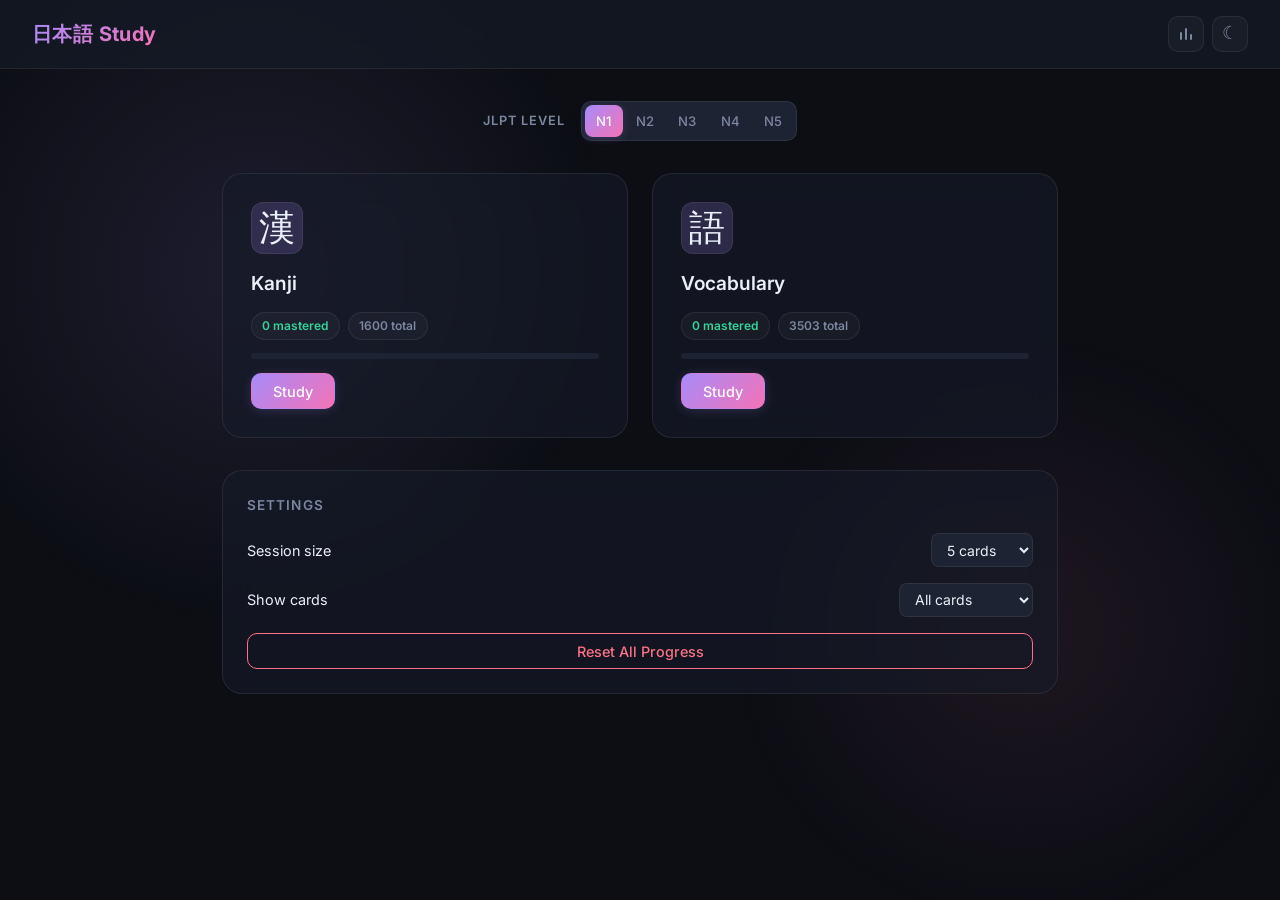
==== commit 0d419c9b: "Replace SRS with mastery-based Flashcard → Quiz → Typing study flow - Remove SRS algorithm and srs-s" ====
--- a/index.html
+++ b/index.html
@@ -51,7 +51,7 @@
           <div class="deck-icon">漢</div>
           <h2>Kanji</h2>
           <div class="deck-stats">
-            <span class="badge" id="kanji-known">— known</span>
+            <span class="badge" id="kanji-known">— mastered</span>
             <span class="badge badge-secondary" id="kanji-total">— total</span>
           </div>
           <div class="progress-bar-wrap">
@@ -59,14 +59,13 @@
           </div>
           <div class="deck-buttons">
             <button class="btn btn-primary" data-action="study-kanji">Study</button>
-            <button class="btn btn-secondary" data-action="review-kanji">Review Due <span class="due-badge" id="kanji-due">0</span></button>
           </div>
         </div>
         <div class="deck-card" data-action="study-vocab">
           <div class="deck-icon">語</div>
           <h2>Vocabulary</h2>
           <div class="deck-stats">
-            <span class="badge" id="vocab-known">— known</span>
+            <span class="badge" id="vocab-known">— mastered</span>
             <span class="badge badge-secondary" id="vocab-total">— total</span>
           </div>
           <div class="progress-bar-wrap">
@@ -74,7 +73,6 @@
           </div>
           <div class="deck-buttons">
             <button class="btn btn-primary" data-action="study-vocab">Study</button>
-            <button class="btn btn-secondary" data-action="review-vocab">Review Due <span class="due-badge" id="vocab-due">0</span></button>
           </div>
         </div>
       </div>
@@ -82,86 +80,24 @@
       <div class="settings-panel">
         <h3>Settings</h3>
         <div class="setting-row">
-          <label for="quiz-size">Quiz size</label>
+          <label for="quiz-size">Session size</label>
           <select id="quiz-size">
+            <option value="5" selected>5 cards</option>
             <option value="10">10 cards</option>
-            <option value="25" selected>25 cards</option>
+            <option value="25">25 cards</option>
             <option value="50">50 cards</option>
             <option value="0">All cards</option>
-          </select>
-        </div>
-        <div class="setting-row">
-          <label>Study mode</label>
-          <div class="pill-toggle pill-toggle-3" id="study-mode-toggle">
-            <input type="radio" name="study-mode" id="mode-flashcard" value="flashcard" checked>
-            <label for="mode-flashcard">Flashcard</label>
-            <input type="radio" name="study-mode" id="mode-quiz" value="quiz">
-            <label for="mode-quiz">Quiz</label>
-            <input type="radio" name="study-mode" id="mode-typing" value="typing">
-            <label for="mode-typing">Typing</label>
-          </div>
-        </div>
-        <div class="setting-row hidden" id="typing-sub-mode-row">
-          <label for="typing-sub-mode">Typing asks for</label>
-          <select id="typing-sub-mode">
-            <option value="meaning">Meaning</option>
-            <option value="reading">Reading</option>
-            <option value="mixed">Mixed</option>
           </select>
         </div>
         <div class="setting-row">
           <label for="filter-mode">Show cards</label>
           <select id="filter-mode">
             <option value="all">All cards</option>
-            <option value="new">New only</option>
-            <option value="learning">Learning only</option>
-            <option value="due">New + Learning</option>
-            <option value="srs">SRS Due</option>
+            <option value="notmastered">Not mastered</option>
+            <option value="unseen">Unseen only</option>
           </select>
         </div>
         <button class="btn btn-danger" id="reset-progress">Reset All Progress</button>
-      </div>
-
-      <div class="settings-panel">
-        <button class="settings-toggle-btn" id="srs-settings-toggle">
-          <h3>SRS Settings</h3>
-          <span class="toggle-arrow" id="srs-toggle-arrow">&#9654;</span>
-        </button>
-        <div class="srs-settings-body hidden" id="srs-settings-body">
-          <div class="setting-row">
-            <label for="srs-repeat-wrong">Repeat wrong cards <span class="info-tip" tabindex="0" aria-label="Re-queue cards you miss later in the same session. Each wrong answer adds one required correct repeat before the card is cleared.">?</span></label>
-            <input type="checkbox" id="srs-repeat-wrong" checked>
-          </div>
-          <div class="setting-row">
-            <label for="srs-learning-steps">Learning steps (days) <span class="info-tip" tabindex="0" aria-label="Comma-separated intervals (in days) a new card must pass before graduating to full SRS. E.g. '1, 3' means: first correct → review in 1 day, second correct → review in 3 days, then graduate.">?</span></label>
-            <input type="text" id="srs-learning-steps" class="setting-input" value="1, 3" placeholder="e.g. 1, 3">
-          </div>
-          <div class="setting-row">
-            <label for="srs-graduate-interval">Graduate interval (days) <span class="info-tip" tabindex="0" aria-label="The first full SRS interval (in days) assigned to a card after it completes all learning steps.">?</span></label>
-            <input type="number" id="srs-graduate-interval" class="setting-input" value="6" min="1" max="60">
-          </div>
-          <div class="setting-row">
-            <label for="srs-default-ease">Default ease factor <span class="info-tip" tabindex="0" aria-label="Starting ease multiplier for new cards. Each correct answer multiplies the current interval by this value. Higher = intervals grow faster.">?</span></label>
-            <input type="number" id="srs-default-ease" class="setting-input" value="2.5" min="1.3" max="5.0" step="0.1">
-          </div>
-          <div class="setting-row">
-            <label for="srs-min-ease">Minimum ease factor <span class="info-tip" tabindex="0" aria-label="The lowest the ease factor can fall. Prevents cards from being scheduled too frequently no matter how often you get them wrong.">?</span></label>
-            <input type="number" id="srs-min-ease" class="setting-input" value="1.3" min="1.0" max="2.5" step="0.1">
-          </div>
-          <div class="setting-row">
-            <label for="srs-ease-bonus">Ease bonus (on correct) <span class="info-tip" tabindex="0" aria-label="Amount added to the ease factor each time you answer correctly. Capped at the default ease value.">?</span></label>
-            <input type="number" id="srs-ease-bonus" class="setting-input" value="0.1" min="0" max="1.0" step="0.05">
-          </div>
-          <div class="setting-row">
-            <label for="srs-ease-penalty">Ease penalty (on wrong) <span class="info-tip" tabindex="0" aria-label="Amount subtracted from the ease factor each time you answer incorrectly. Cannot drop below the minimum ease.">?</span></label>
-            <input type="number" id="srs-ease-penalty" class="setting-input" value="0.2" min="0" max="1.0" step="0.05">
-          </div>
-          <div class="setting-row">
-            <label for="srs-known-threshold">Correct to "known" <span class="info-tip" tabindex="0" aria-label="Total number of correct answers required to promote a card from 'learning' to 'known' status.">?</span></label>
-            <input type="number" id="srs-known-threshold" class="setting-input" value="3" min="1" max="20">
-          </div>
-          <button class="btn btn-secondary" id="srs-reset-defaults">Reset to Defaults</button>
-        </div>
       </div>
     </div>
   </template>
@@ -170,7 +106,7 @@
   <template id="tpl-flashcard">
     <div class="flashcard-view">
       <div class="quiz-header">
-        <button class="btn btn-ghost" data-action="home">← Back</button>
+        <button class="btn btn-ghost" data-action="home">&larr; Back</button>
         <div class="quiz-info">
           <span id="card-counter">1 / 25</span>
           <div class="mini-progress-bar-wrap">
@@ -199,10 +135,10 @@
       </div>
 
       <div class="card-actions hidden" id="card-actions-grade">
-        <p class="hint">Press <kbd>←</kbd> Wrong &nbsp;|&nbsp; <kbd>→</kbd> Correct</p>
+        <p class="hint">Press <kbd>&larr;</kbd> Wrong &nbsp;|&nbsp; <kbd>&rarr;</kbd> Correct</p>
         <div class="grade-buttons">
-          <button class="btn btn-wrong btn-lg" id="wrong-btn">✗ Wrong</button>
-          <button class="btn btn-correct btn-lg" id="correct-btn">✓ Correct</button>
+          <button class="btn btn-wrong btn-lg" id="wrong-btn">&#10007; Wrong</button>
+          <button class="btn btn-correct btn-lg" id="correct-btn">&#10003; Correct</button>
         </div>
       </div>
     </div>
@@ -212,7 +148,7 @@
   <template id="tpl-quiz">
     <div class="quiz-view">
       <div class="quiz-header">
-        <button class="btn btn-ghost" data-action="home">← Back</button>
+        <button class="btn btn-ghost" data-action="home">&larr; Back</button>
         <div class="quiz-info">
           <span id="quiz-card-counter">1 / 25</span>
           <div class="mini-progress-bar-wrap">
@@ -256,17 +192,26 @@
       </div>
 
       <div class="quiz-prompt-area">
-        <div class="quiz-prompt-sub" id="typing-prompt-sub">Kanji &middot; Type the meaning</div>
+        <div class="quiz-prompt-sub" id="typing-prompt-sub">Kanji &middot; Type meaning &amp; reading</div>
         <div class="quiz-prompt-text" id="typing-prompt"></div>
       </div>
 
       <div class="typing-input-area">
-        <input type="text" class="typing-input" id="typing-input" autocomplete="off" autocapitalize="off" spellcheck="false" placeholder="Type your answer...">
+        <div class="typing-dual-inputs">
+          <div class="typing-field">
+            <label class="typing-field-label" for="typing-meaning">Meaning</label>
+            <input type="text" class="typing-input" id="typing-meaning" autocomplete="off" autocapitalize="off" spellcheck="false" placeholder="Type the meaning...">
+          </div>
+          <div class="typing-field">
+            <label class="typing-field-label" for="typing-reading">Reading</label>
+            <input type="text" class="typing-input" id="typing-reading" autocomplete="off" autocapitalize="off" spellcheck="false" placeholder="Type the reading...">
+          </div>
+        </div>
         <button class="btn btn-primary" id="typing-submit">Submit</button>
       </div>
 
       <div class="typing-feedback" id="typing-feedback"></div>
-      <p class="hint" id="typing-hint">Type in English, then press Enter</p>
+      <p class="hint" id="typing-hint">Type meaning &amp; reading, then press Enter</p>
     </div>
   </template>
 
@@ -274,7 +219,7 @@
   <template id="tpl-stats">
     <div class="stats-view">
       <div class="stats-header">
-        <button class="btn btn-ghost" data-action="home">← Back</button>
+        <button class="btn btn-ghost" data-action="home">&larr; Back</button>
         <h2>Progress</h2>
         <div></div>
       </div>
@@ -284,9 +229,9 @@
           <h3>Kanji</h3>
           <div class="donut-chart" id="stats-kanji-donut"></div>
           <div class="donut-legend">
-            <span class="legend-item legend-known"><span class="legend-dot"></span> Known <strong id="stats-kanji-known">0</strong></span>
-            <span class="legend-item legend-learning"><span class="legend-dot"></span> Learning <strong id="stats-kanji-learning">0</strong></span>
-            <span class="legend-item legend-new"><span class="legend-dot"></span> New <strong id="stats-kanji-new">0</strong></span>
+            <span class="legend-item legend-mastered"><span class="legend-dot"></span> Mastered <strong id="stats-kanji-mastered">0</strong></span>
+            <span class="legend-item legend-inprogress"><span class="legend-dot"></span> In Progress <strong id="stats-kanji-inprogress">0</strong></span>
+            <span class="legend-item legend-new"><span class="legend-dot"></span> Unseen <strong id="stats-kanji-new">0</strong></span>
           </div>
         </div>
 
@@ -294,16 +239,16 @@
           <h3>Vocabulary</h3>
           <div class="donut-chart" id="stats-vocab-donut"></div>
           <div class="donut-legend">
-            <span class="legend-item legend-known"><span class="legend-dot"></span> Known <strong id="stats-vocab-known">0</strong></span>
-            <span class="legend-item legend-learning"><span class="legend-dot"></span> Learning <strong id="stats-vocab-learning">0</strong></span>
-            <span class="legend-item legend-new"><span class="legend-dot"></span> New <strong id="stats-vocab-new">0</strong></span>
+            <span class="legend-item legend-mastered"><span class="legend-dot"></span> Mastered <strong id="stats-vocab-mastered">0</strong></span>
+            <span class="legend-item legend-inprogress"><span class="legend-dot"></span> In Progress <strong id="stats-vocab-inprogress">0</strong></span>
+            <span class="legend-item legend-new"><span class="legend-dot"></span> Unseen <strong id="stats-vocab-new">0</strong></span>
           </div>
         </div>
 
         <div class="stats-card stats-card-wide">
           <div class="stats-metric-row">
             <div class="stat-block">
-              <div class="stat-number" id="stats-accuracy">—</div>
+              <div class="stat-number" id="stats-accuracy">&mdash;</div>
               <div class="stat-label">Accuracy</div>
             </div>
             <div class="stat-block">
@@ -311,21 +256,6 @@
               <div class="stat-label">Studied</div>
             </div>
           </div>
-          <h3>Upcoming Reviews</h3>
-          <div class="review-schedule">
-            <div class="review-slot">
-              <div class="review-count" id="stats-due-today">0</div>
-              <div class="review-label">Today</div>
-            </div>
-            <div class="review-slot">
-              <div class="review-count" id="stats-due-tomorrow">0</div>
-              <div class="review-label">Tomorrow</div>
-            </div>
-            <div class="review-slot">
-              <div class="review-count" id="stats-due-week">0</div>
-              <div class="review-label">This Week</div>
-            </div>
-          </div>
         </div>
       </div>
 
@@ -336,7 +266,7 @@
 
       <div class="stats-card">
         <div class="item-list-controls">
-          <h3>All Studied Items</h3>
+          <h3>All Items</h3>
           <div class="item-list-filters">
             <select id="stats-type-filter">
               <option value="all">All types</option>
@@ -345,9 +275,10 @@
             </select>
             <select id="stats-status-filter">
               <option value="studied">Studied</option>
-              <option value="known">Known</option>
-              <option value="learning">Learning</option>
-              <option value="all">All (incl. new)</option>
+              <option value="mastered">Mastered</option>
+              <option value="in-progress">In Progress</option>
+              <option value="unseen">Unseen</option>
+              <option value="all">All</option>
             </select>
             <select id="stats-sort">
               <option value="last-seen">Last Seen</option>
@@ -394,7 +325,6 @@
 
   <script src="js/theme.js"></script>
   <script src="js/data.js"></script>
-  <script src="js/srs-settings.js"></script>
   <script src="js/progress.js"></script>
   <script src="js/session.js"></script>
   <script src="js/flashcard.js"></script>
--- a/css/styles.css
+++ b/css/styles.css
@@ -504,13 +504,7 @@
   color: var(--text-muted);
   transition: transform var(--transition);
 }
-.srs-settings-body {
-  display: flex;
-  flex-direction: column;
-  gap: .75rem;
-  padding-top: .5rem;
-}
-.srs-settings-body.hidden { display: none; }
+.hidden { display: none !important; }
 .setting-input {
   font-family: inherit;
   background: var(--bg3);
@@ -1005,9 +999,14 @@
 
 .typing-input-area {
   display: flex;
+  flex-direction: column;
   gap: .75rem;
-  align-items: center;
+  align-items: stretch;
   padding: 0 .5rem;
+}
+
+.typing-input-area .btn {
+  align-self: center;
 }
 
 .typing-input {
@@ -1238,9 +1237,9 @@
   border-radius: 50%;
   display: inline-block;
 }
-.legend-known .legend-dot    { background: var(--correct); }
-.legend-learning .legend-dot { background: var(--accent); }
-.legend-new .legend-dot      { background: var(--bg3); border: 1px solid var(--border); }
+.legend-mastered .legend-dot   { background: var(--correct); }
+.legend-inprogress .legend-dot { background: var(--accent); }
+.legend-new .legend-dot        { background: var(--bg3); border: 1px solid var(--border); }
 
 /* Metrics + review schedule */
 .stats-metric-row {
@@ -1360,9 +1359,9 @@
   border-radius: 999px;
   white-space: nowrap;
 }
-.status-known    { color: var(--correct); background: var(--correct-bg); }
-.status-learning { color: var(--accent);  background: var(--accent-glow); }
-.status-new      { color: var(--text-muted); background: var(--bg3); }
+.status-mastered    { color: var(--correct); background: var(--correct-bg); }
+.status-in-progress { color: var(--accent);  background: var(--accent-glow); }
+.status-unseen      { color: var(--text-muted); background: var(--bg3); }
 .item-row-accuracy {
   font-weight: 600;
   font-size: .8rem;
@@ -1374,6 +1373,46 @@
   color: var(--text-muted);
   min-width: 5rem;
   text-align: right;
+}
+
+/* ============================================================
+   MODE BADGE (shown during study sessions)
+   ============================================================ */
+.mode-badge {
+  font-size: .68rem;
+  font-weight: 600;
+  text-transform: uppercase;
+  letter-spacing: .08em;
+  padding: .2rem .6rem;
+  border-radius: 999px;
+  background: var(--accent-glow);
+  color: var(--accent);
+  border: 1px solid var(--border);
+  white-space: nowrap;
+}
+
+/* ============================================================
+   TYPING DUAL INPUTS
+   ============================================================ */
+.typing-dual-inputs {
+  display: flex;
+  flex-direction: column;
+  gap: .75rem;
+  flex: 1;
+}
+
+.typing-field {
+  display: flex;
+  flex-direction: column;
+  gap: .25rem;
+}
+
+.typing-field-label {
+  font-size: .72rem;
+  font-weight: 600;
+  text-transform: uppercase;
+  letter-spacing: .08em;
+  color: var(--text-muted);
 }
 
 /* ============================================================
@@ -1419,6 +1458,5 @@
   .item-row-accuracy, .item-row-date { display: none; }
   .item-list-controls { flex-direction: column; align-items: stretch; }
   .item-list-filters { justify-content: flex-start; }
-  .typing-input-area { flex-direction: column; }
   .typing-input { font-size: 1rem; }
 }
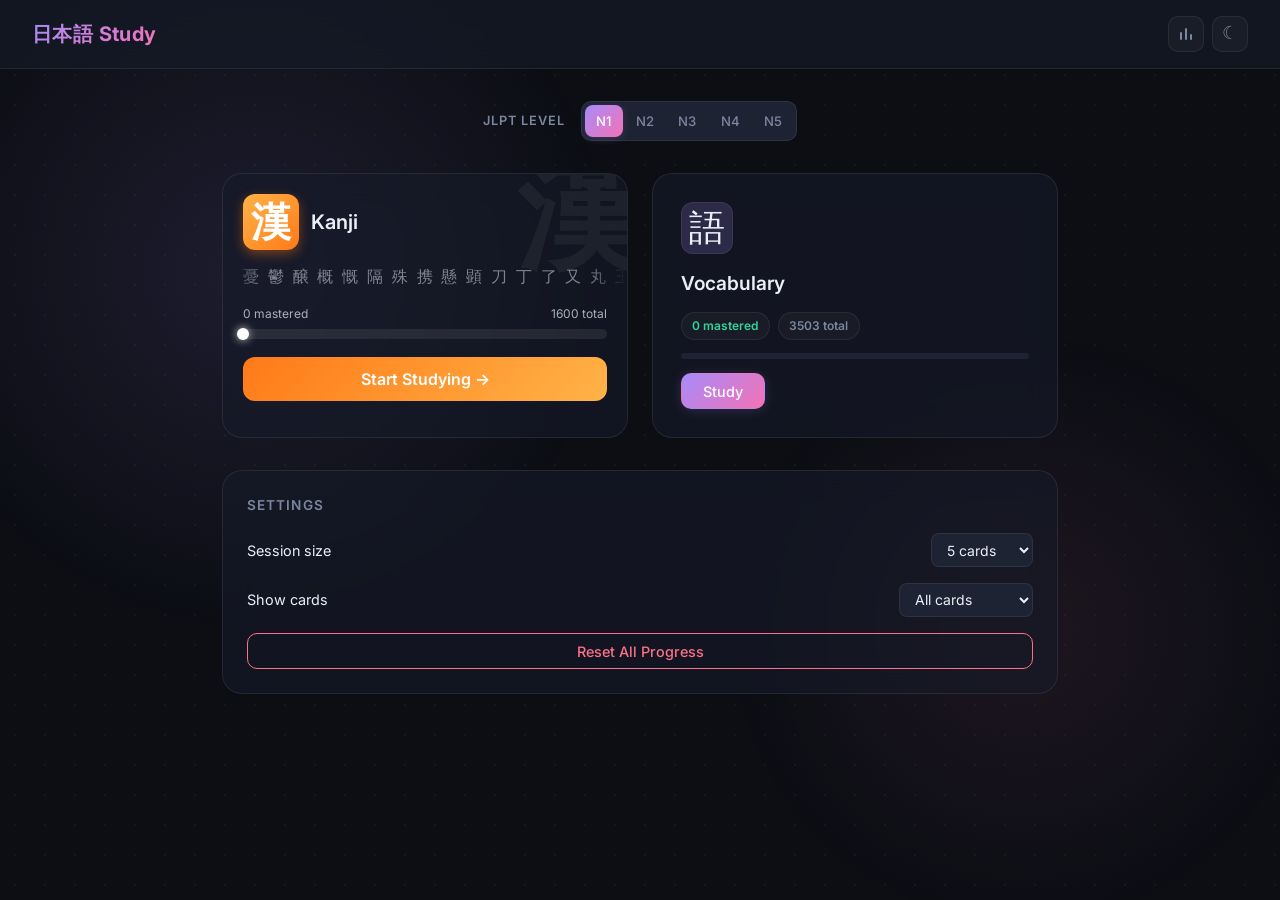
==== commit 3ceb3b66: "Various UI enhancements - 3 stage typing quiz with ghost text letter hints - Restyle of menu card - " ====
--- a/index.html
+++ b/index.html
@@ -47,19 +47,25 @@
       </div>
 
       <div class="deck-cards stagger">
-        <div class="deck-card" data-action="study-kanji">
-          <div class="deck-icon">漢</div>
-          <h2>Kanji</h2>
-          <div class="deck-stats">
-            <span class="badge" id="kanji-known">— mastered</span>
-            <span class="badge badge-secondary" id="kanji-total">— total</span>
-          </div>
-          <div class="progress-bar-wrap">
-            <div class="progress-bar" id="kanji-progress-bar"></div>
-          </div>
-          <div class="deck-buttons">
-            <button class="btn btn-primary" data-action="study-kanji">Study</button>
-          </div>
+        <div class="deck-card deck-card-kanji" data-action="study-kanji">
+          <div class="kanji-bg-char">漢</div>
+          <div class="deck-header-row">
+            <div class="deck-icon-kanji">漢</div>
+            <h2>Kanji</h2>
+          </div>
+          <div class="kanji-ticker" id="kanji-ticker">
+            <span class="kanji-ticker-track" id="kanji-ticker-track"></span>
+          </div>
+          <div class="deck-progress-unit">
+            <div class="deck-progress-labels">
+              <span id="kanji-known">— mastered</span>
+              <span id="kanji-total">— total</span>
+            </div>
+            <div class="deck-progress-bar-wrap">
+              <div class="deck-progress-fill" id="kanji-progress-bar"></div>
+            </div>
+          </div>
+          <button class="deck-cta" data-action="study-kanji">Start Studying →</button>
         </div>
         <div class="deck-card" data-action="study-vocab">
           <div class="deck-icon">語</div>
@@ -200,11 +206,17 @@
         <div class="typing-dual-inputs">
           <div class="typing-field">
             <label class="typing-field-label" for="typing-meaning">Meaning</label>
-            <input type="text" class="typing-input" id="typing-meaning" autocomplete="off" autocapitalize="off" spellcheck="false" placeholder="Type the meaning...">
+            <div class="typing-input-wrapper">
+              <input type="text" class="typing-input" id="typing-meaning" autocomplete="off" autocapitalize="off" spellcheck="false">
+              <div class="typing-ghost" id="typing-ghost-meaning"></div>
+            </div>
           </div>
           <div class="typing-field">
             <label class="typing-field-label" for="typing-reading">Reading</label>
-            <input type="text" class="typing-input" id="typing-reading" autocomplete="off" autocapitalize="off" spellcheck="false" placeholder="Type the reading...">
+            <div class="typing-input-wrapper">
+              <input type="text" class="typing-input" id="typing-reading" autocomplete="off" autocapitalize="off" spellcheck="false">
+              <div class="typing-ghost" id="typing-ghost-reading"></div>
+            </div>
           </div>
         </div>
         <button class="btn btn-primary" id="typing-submit">Submit</button>
@@ -212,6 +224,45 @@
 
       <div class="typing-feedback" id="typing-feedback"></div>
       <p class="hint" id="typing-hint">Type meaning &amp; reading, then press Enter</p>
+    </div>
+  </template>
+
+  <!-- Staged Typing View -->
+  <template id="tpl-staged-typing">
+    <div class="staged-typing-view">
+      <div class="quiz-header">
+        <button class="btn btn-ghost" data-action="home">&larr; Back</button>
+        <div class="quiz-info">
+          <span id="st-card-counter">1 / 25</span>
+          <div class="mini-progress-bar-wrap">
+            <div class="mini-progress-bar" id="st-progress-bar"></div>
+          </div>
+        </div>
+        <div class="score-display">
+          <span class="score-correct" id="st-score-correct">0</span>
+          <span class="score-sep">/</span>
+          <span class="score-total" id="st-score-seen">0</span>
+        </div>
+      </div>
+
+      <div class="quiz-prompt-area">
+        <div class="quiz-prompt-sub" id="st-prompt-sub"></div>
+        <div class="quiz-prompt-text" id="st-prompt"></div>
+      </div>
+
+      <div class="st-fields" id="st-fields"></div>
+
+      <div class="st-compounds hidden" id="st-compounds">
+        <div class="st-compounds-label">Compounds</div>
+        <div class="st-compounds-list" id="st-compounds-list"></div>
+      </div>
+
+      <div class="typing-input-area">
+        <button class="btn btn-primary" id="st-submit">Submit</button>
+      </div>
+
+      <div class="typing-feedback" id="st-feedback"></div>
+      <p class="hint" id="st-hint">Type your answers, then press Enter</p>
     </div>
   </template>
 
@@ -329,7 +380,9 @@
   <script src="js/session.js"></script>
   <script src="js/flashcard.js"></script>
   <script src="js/quiz.js"></script>
+  <script src="js/emoji-fx.js"></script>
   <script src="js/typing.js"></script>
+  <script src="js/staged-typing.js"></script>
   <script src="js/app.js"></script>
 </body>
 </html>
--- a/css/styles.css
+++ b/css/styles.css
@@ -1,7 +1,7 @@
 /* ============================================================
    FONTS
    ============================================================ */
-@import url('https://fonts.googleapis.com/css2?family=Inter:wght@400;500;600;700&display=swap');
+@import url('https://fonts.googleapis.com/css2?family=Inter:wght@400;500;600;700&family=Shippori+Mincho:wght@400;700&display=swap');
 
 /* ============================================================
    THEME — DARK (default)
@@ -30,6 +30,7 @@
   --shadow:     0 8px 32px rgba(0, 0, 0, .4);
   --shadow-sm:  0 2px 12px rgba(0, 0, 0, .25);
   --transition: 0.2s cubic-bezier(.4, 0, .2, 1);
+  --pattern-dot: rgba(255,255,255,.04);
 
   /* Background blobs */
   --blob1: radial-gradient(600px circle at 20% 30%, rgba(167, 139, 250, .12), transparent 60%);
@@ -62,6 +63,31 @@
 
   --blob1: radial-gradient(600px circle at 20% 30%, rgba(124, 92, 191, .08), transparent 60%);
   --blob2: radial-gradient(500px circle at 80% 70%, rgba(217, 72, 136, .06), transparent 60%);
+  --pattern-dot: rgba(0,0,0,.05);
+}
+
+/* ============================================================
+   LEVEL ACCENT COLORS — override --accent per JLPT level
+   ============================================================ */
+html[data-level="n2"] {
+  --accent:      #60a5fa;
+  --accent2:     #818cf8;
+  --accent-glow: rgba(96, 165, 250, .18);
+}
+html[data-level="n3"] {
+  --accent:      #2dd4bf;
+  --accent2:     #34d399;
+  --accent-glow: rgba(45, 212, 191, .18);
+}
+html[data-level="n4"] {
+  --accent:      #22d3ee;
+  --accent2:     #60a5fa;
+  --accent-glow: rgba(34, 211, 238, .18);
+}
+html[data-level="n5"] {
+  --accent:      #f59e0b;
+  --accent2:     #f97316;
+  --accent-glow: rgba(245, 158, 11, .18);
 }
 
 /* ============================================================
@@ -73,10 +99,12 @@
   height: 100%;
   font-family: 'Inter', system-ui, -apple-system, sans-serif;
   font-size: 16px;
-  background: var(--bg);
+  background-color: var(--bg);
+  background-image: radial-gradient(circle, var(--pattern-dot) 1.5px, transparent 1.5px);
+  background-size: 30px 30px;
   color: var(--text);
   line-height: 1.6;
-  transition: background .4s ease, color .3s ease;
+  transition: background-color .4s ease, color .3s ease;
 }
 
 /* ============================================================
@@ -211,9 +239,28 @@
   80%      { transform: translateX(4px); }
 }
 
-@keyframes pulse-bar {
-  0%, 100% { opacity: 1; }
-  50%      { opacity: .7; }
+@keyframes shimmer {
+  0%   { background-position: 150% center; }
+  100% { background-position: -150% center; }
+}
+
+@keyframes inkReveal {
+  0%   { transform: scale(.3); opacity: .45; }
+  100% { transform: scale(2.2); opacity: 0; }
+}
+
+@keyframes btnBounce {
+  0%   { transform: scale(1); }
+  25%  { transform: scale(.9); }
+  60%  { transform: scale(1.08); }
+  80%  { transform: scale(.97); }
+  100% { transform: scale(1); }
+}
+
+@keyframes kanjifall {
+  0%   { transform: translateY(-2rem) rotate(var(--rot, 0deg)); opacity: .8; }
+  80%  { opacity: .35; }
+  100% { transform: translateY(105vh) rotate(calc(var(--rot, 0deg) + 20deg)); opacity: 0; }
 }
 
 @keyframes spin { to { transform: rotate(360deg); } }
@@ -318,6 +365,9 @@
   transform: translateY(-1px);
 }
 
+.btn-correct.anim-bounce { animation: btnBounce .35s ease both; }
+.btn-wrong.anim-shake    { animation: shake .4s ease both; }
+
 .btn-lg { padding: .75rem 2rem; font-size: 1rem; border-radius: 12px; }
 
 /* ============================================================
@@ -395,6 +445,167 @@
 
 .deck-buttons { display: flex; gap: .75rem; flex-wrap: wrap; }
 
+/* ============================================================
+   KANJI CARD — REDESIGN
+   ============================================================ */
+.deck-card-kanji {
+  gap: 0;
+  padding: 0;
+  overflow: hidden;
+  cursor: default;
+}
+
+.deck-card-kanji .kanji-bg-char {
+  position: absolute;
+  top: -20px;
+  right: -10px;
+  font-size: 120px;
+  font-weight: bold;
+  opacity: 0.05;
+  pointer-events: none;
+  line-height: 1;
+  color: var(--text);
+}
+
+.deck-card-kanji .deck-header-row {
+  display: flex;
+  align-items: center;
+  gap: 12px;
+  padding: 20px 20px 0;
+}
+
+.deck-icon-kanji {
+  font-size: 2.5rem;
+  width: 3.5rem;
+  height: 3.5rem;
+  display: flex;
+  align-items: center;
+  justify-content: center;
+  background: linear-gradient(135deg, #ffb347, #ff7a18);
+  border-radius: 12px;
+  font-weight: bold;
+  box-shadow: 0 4px 12px rgba(255, 122, 24, 0.4);
+  color: #fff;
+  flex-shrink: 0;
+}
+
+.deck-card-kanji h2 {
+  font-size: 1.25rem;
+  font-weight: 600;
+}
+
+/* Looping mastered kanji ticker */
+.kanji-ticker {
+  overflow: hidden;
+  white-space: nowrap;
+  padding: 14px 20px;
+  position: relative;
+  mask-image: linear-gradient(90deg, transparent, #000 10%, #000 90%, transparent);
+  -webkit-mask-image: linear-gradient(90deg, transparent, #000 10%, #000 90%, transparent);
+}
+
+.kanji-ticker-track {
+  display: inline-block;
+  animation: kanji-ticker-scroll 12s linear infinite;
+  opacity: 0.5;
+  font-size: 1rem;
+  letter-spacing: 0.15em;
+}
+
+.kanji-ticker-track:empty {
+  animation: none;
+}
+
+.kanji-ticker-track::after {
+  content: attr(data-text);
+  padding-left: 2em;
+}
+
+@keyframes kanji-ticker-scroll {
+  0%   { transform: translateX(0); }
+  100% { transform: translateX(-50%); }
+}
+
+/* Compact progress unit */
+.deck-progress-unit {
+  padding: 0 20px;
+}
+
+.deck-progress-labels {
+  display: flex;
+  justify-content: space-between;
+  font-size: 0.75rem;
+  opacity: 0.7;
+  margin-bottom: 6px;
+}
+
+.deck-progress-bar-wrap {
+  width: 100%;
+  height: 10px;
+  background: rgba(255, 255, 255, 0.08);
+  border-radius: 10px;
+  overflow: visible;
+  position: relative;
+}
+
+[data-theme="light"] .deck-progress-bar-wrap {
+  background: rgba(0, 0, 0, 0.08);
+}
+
+.deck-progress-fill {
+  height: 100%;
+  width: 0%;
+  background: linear-gradient(90deg, #00ffa3, #00c3ff);
+  border-radius: 10px;
+  position: relative;
+  transition: width 0.4s ease;
+}
+
+/* Glowing progress dot at the leading edge */
+.deck-progress-fill::after {
+  content: '';
+  position: absolute;
+  right: -6px;
+  top: 50%;
+  transform: translateY(-50%);
+  width: 12px;
+  height: 12px;
+  background: #fff;
+  border-radius: 50%;
+  box-shadow: 0 0 8px rgba(255, 255, 255, 0.8);
+}
+
+/* CTA button */
+.deck-cta {
+  display: block;
+  width: calc(100% - 40px);
+  margin: 18px 20px 20px;
+  padding: 12px;
+  border: none;
+  border-radius: 12px;
+  font-size: 1rem;
+  font-weight: 600;
+  background: linear-gradient(135deg, #ff7a18, #ffb347);
+  color: #fff;
+  cursor: pointer;
+  transition: transform 0.15s ease, box-shadow 0.15s ease;
+  font-family: inherit;
+}
+
+.deck-cta:hover {
+  transform: translateY(-2px);
+  box-shadow: 0 6px 16px rgba(255, 122, 24, 0.4);
+}
+
+.deck-cta:active {
+  transform: scale(0.97);
+}
+
+/* Remove default deck-card hover lift for kanji card (CTA handles interaction) */
+.deck-card-kanji:hover {
+  transform: none;
+}
+
 .due-badge {
   display: inline-flex;
   align-items: center;
@@ -427,14 +638,26 @@
 .progress-bar, .mini-progress-bar, .summary-bar {
   height: 100%;
   border-radius: 999px;
-  background: linear-gradient(90deg, var(--accent), var(--accent2));
+  background: linear-gradient(
+    90deg,
+    var(--accent) 0%,
+    var(--accent2) 35%,
+    rgba(255,255,255,.38) 50%,
+    var(--accent2) 65%,
+    var(--accent) 100%
+  );
+  background-size: 200% 100%;
   width: 0%;
   transition: width .4s ease;
 }
 
-/* Pulse animation on active session progress bars */
+/* Shimmer on active session progress bars */
 .mini-progress-bar {
-  animation: pulse-bar 2s ease-in-out infinite;
+  animation: shimmer 2.5s linear infinite;
+}
+
+.progress-bar {
+  animation: shimmer 3s linear infinite;
 }
 
 .summary-bar-wrap {
@@ -745,12 +968,34 @@
   justify-content: flex-start;
 }
 
+/* Ink-drop ripple when card flips to reveal back */
+.card-back::before {
+  content: '';
+  position: absolute;
+  top: 50%;
+  left: 50%;
+  translate: -50% -50%;
+  width: 120px;
+  height: 120px;
+  border-radius: 50%;
+  background: radial-gradient(circle, var(--accent-glow) 0%, transparent 70%);
+  pointer-events: none;
+  opacity: 0;
+}
+.card-inner.flipped .card-back::before {
+  animation: inkReveal .65s ease-out both;
+}
+
 /* Front content */
 .card-character {
-  font-size: 5rem;
+  font-size: 6.5rem;
   line-height: 1.1;
   margin-bottom: .5rem;
-  font-family: 'Noto Serif JP', 'Yu Mincho', serif;
+  font-family: 'Shippori Mincho', 'Noto Serif JP', 'Yu Mincho', serif;
+  text-shadow:
+    0 3px 12px rgba(0,0,0,.28),
+    0 1px 0 rgba(0,0,0,.12);
+  letter-spacing: -.02em;
 }
 
 .card-label {
@@ -776,7 +1021,8 @@
 
 .back-section p, .back-section ul { font-size: .95rem; color: var(--text); }
 .back-section ul { list-style: none; padding: 0; }
-.back-section ul li::before { content: ''; color: var(--accent); }
+.back-section ul li::before { content: none; }
+.example-list li::before { content: none; }
 
 .reading-chip {
   display: inline-block;
@@ -818,6 +1064,10 @@
 .hint {
   font-size: .78rem;
   color: var(--text-muted);
+}
+
+.quiz-continue-btn {
+  margin-top: 1rem;
 }
 
 kbd {
@@ -896,11 +1146,15 @@
 }
 
 .quiz-prompt-text {
-  font-size: 4.5rem;
+  font-size: 5.5rem;
   line-height: 1.15;
-  font-family: 'Noto Serif JP', 'Yu Mincho', serif;
+  font-family: 'Shippori Mincho', 'Noto Serif JP', 'Yu Mincho', serif;
   position: relative;
   z-index: 1;
+  text-shadow:
+    0 3px 12px rgba(0,0,0,.28),
+    0 1px 0 rgba(0,0,0,.12);
+  letter-spacing: -.02em;
 }
 
 .quiz-choices {
@@ -1037,9 +1291,23 @@
   background: var(--correct-bg);
 }
 
+.typing-input.input-correct.glow-pulse {
+  animation: glowPulse .6s ease both;
+}
+
+@keyframes glowPulse {
+  0%   { box-shadow: 0 0 0 0 rgba(34, 197, 94, 0); }
+  40%  { box-shadow: 0 0 12px 4px rgba(34, 197, 94, 0.35); }
+  100% { box-shadow: 0 0 4px 1px rgba(34, 197, 94, 0.1); }
+}
+
 .typing-input.input-wrong {
   border-color: var(--wrong);
   background: var(--wrong-bg);
+}
+
+.typing-input.input-error {
+  border-color: var(--wrong);
 }
 
 .typing-feedback {
@@ -1415,6 +1683,463 @@
   color: var(--text-muted);
 }
 
+.typing-input-wrapper {
+  position: relative;
+  display: flex;
+  align-items: center;
+}
+
+.typing-inline-feedback {
+  position: absolute;
+  right: .75rem;
+  top: 50%;
+  transform: translateY(-50%);
+  pointer-events: none;
+  font-size: .85rem;
+  font-weight: 600;
+  white-space: nowrap;
+  max-width: 50%;
+  overflow: hidden;
+  text-overflow: ellipsis;
+  animation: inlineFeedbackIn .35s ease both;
+}
+
+.typing-inline-feedback.feedback-correct {
+  color: var(--correct);
+  animation: inlineFeedbackBounce .5s ease both;
+  overflow: visible;
+}
+
+.typing-inline-feedback.feedback-wrong {
+  color: var(--wrong);
+  opacity: .85;
+}
+
+@keyframes inlineFeedbackIn {
+  from { opacity: 0; transform: translateY(-50%) translateX(8px); }
+  to   { opacity: 1; transform: translateY(-50%) translateX(0); }
+}
+
+@keyframes inlineFeedbackBounce {
+  0%   { opacity: 0; transform: translateY(-50%) scale(0.6); }
+  50%  { opacity: 1; transform: translateY(-50%) scale(1.15); }
+  75%  { transform: translateY(-50%) scale(0.95); }
+  100% { transform: translateY(-50%) scale(1); }
+}
+
+/* ============================================================
+   EMOJI ANIMATIONS
+   Each emoji has an entrance animation followed by an infinite
+   idle loop so the effect stays alive while visible.
+   ============================================================ */
+.emoji-fx {
+  display: inline-block;
+  position: relative;
+  font-style: normal;
+}
+
+/* 🎯 Target — slide in from left with thud, then gentle sway */
+.emoji-fx-target {
+  animation: emojiTargetIn .8s cubic-bezier(0.34, 1.56, 0.64, 1) both,
+             emojiTargetIdle 2s ease-in-out .8s infinite;
+}
+@keyframes emojiTargetIn {
+  0%   { transform: translateX(-22px) scale(0.6); opacity: 0; }
+  50%  { transform: translateX(5px) scale(1.15); opacity: 1; }
+  75%  { transform: translateX(-2px) scale(1.0); }
+  100% { transform: translateX(0) scale(1.0); }
+}
+@keyframes emojiTargetIdle {
+  0%, 100% { transform: translateX(0); }
+  50%      { transform: translateX(2px) scale(1.05); }
+}
+
+/* ✨ Sparkle — rotate in + looping twinkle, particles burst */
+.emoji-fx-sparkle {
+  animation: emojiSparkleIn .9s ease both,
+             emojiSparkleIdle 1.8s ease-in-out .9s infinite;
+}
+@keyframes emojiSparkleIn {
+  0%   { transform: scale(0.4) rotate(-40deg); opacity: 0; }
+  50%  { transform: scale(1.3) rotate(12deg); opacity: 1; }
+  100% { transform: scale(1) rotate(0deg); }
+}
+@keyframes emojiSparkleIdle {
+  0%, 100% { transform: scale(1) rotate(0deg); }
+  25%      { transform: scale(1.1) rotate(5deg); }
+  75%      { transform: scale(0.95) rotate(-3deg); }
+}
+.emoji-fx-sparkle .emoji-particle {
+  position: absolute;
+  width: 5px;
+  height: 5px;
+  border-radius: 50%;
+  background: #fbbf24;
+}
+.emoji-fx-sparkle .emoji-particle:nth-child(1) { animation: sparkleP1 1.2s ease-out both; }
+.emoji-fx-sparkle .emoji-particle:nth-child(2) { background: #f9a8d4; animation: sparkleP2 1.2s ease-out .08s both; }
+.emoji-fx-sparkle .emoji-particle:nth-child(3) { background: #67e8f9; animation: sparkleP3 1.2s ease-out .15s both; }
+.emoji-fx-sparkle .emoji-particle:nth-child(4) { background: #a78bfa; animation: sparkleP4 1.2s ease-out .1s both; }
+@keyframes sparkleP1 {
+  0%   { transform: translate(0, 0) scale(1); opacity: 1; }
+  100% { transform: translate(14px, -16px) scale(0); opacity: 0; }
+}
+@keyframes sparkleP2 {
+  0%   { transform: translate(0, 0) scale(1); opacity: 1; }
+  100% { transform: translate(-12px, -14px) scale(0); opacity: 0; }
+}
+@keyframes sparkleP3 {
+  0%   { transform: translate(0, 0) scale(1); opacity: 1; }
+  100% { transform: translate(16px, 10px) scale(0); opacity: 0; }
+}
+@keyframes sparkleP4 {
+  0%   { transform: translate(0, 0) scale(1); opacity: 1; }
+  100% { transform: translate(-14px, 12px) scale(0); opacity: 0; }
+}
+
+/* 🔥 Fire — flicker entrance + continuous flame shimmer */
+.emoji-fx-fire {
+  animation: emojiFireIn 1s ease both,
+             emojiFireIdle 1.2s ease-in-out 1s infinite;
+  filter: drop-shadow(0 0 5px rgba(251, 146, 60, 0.6));
+}
+@keyframes emojiFireIn {
+  0%   { transform: scaleY(0.4) scaleX(0.8); opacity: 0; }
+  25%  { transform: scaleY(1.2) scaleX(1.08); opacity: 1; }
+  50%  { transform: scaleY(0.92) scaleX(0.96); }
+  75%  { transform: scaleY(1.1) scaleX(1.04); }
+  100% { transform: scaleY(1) scaleX(1); }
+}
+@keyframes emojiFireIdle {
+  0%, 100% { transform: scaleY(1) scaleX(1); filter: drop-shadow(0 0 5px rgba(251, 146, 60, 0.6)); }
+  25%      { transform: scaleY(1.08) scaleX(0.97); filter: drop-shadow(0 0 8px rgba(251, 146, 60, 0.8)); }
+  50%      { transform: scaleY(0.95) scaleX(1.03); filter: drop-shadow(0 0 4px rgba(251, 146, 60, 0.5)); }
+  75%      { transform: scaleY(1.05) scaleX(0.98); filter: drop-shadow(0 0 7px rgba(251, 146, 60, 0.7)); }
+}
+
+/* 💪 Flex — pump bounce + subtle pulse */
+.emoji-fx-flex {
+  animation: emojiFlexIn .9s cubic-bezier(0.34, 1.56, 0.64, 1) both,
+             emojiFlexIdle 2s ease-in-out .9s infinite;
+}
+@keyframes emojiFlexIn {
+  0%   { transform: scale(0.3); opacity: 0; }
+  35%  { transform: scale(1.35); opacity: 1; }
+  55%  { transform: scale(0.85); }
+  75%  { transform: scale(1.15); }
+  100% { transform: scale(1); }
+}
+@keyframes emojiFlexIdle {
+  0%, 100% { transform: scale(1); }
+  50%      { transform: scale(1.1); }
+}
+
+/* ⭐ Star — spin in + continuous slow spin with gold glow */
+.emoji-fx-star {
+  animation: emojiStarIn 1s ease both,
+             emojiStarIdle 3s linear 1s infinite;
+  filter: drop-shadow(0 0 5px rgba(250, 204, 21, 0.5));
+}
+@keyframes emojiStarIn {
+  0%   { transform: rotate(-200deg) scale(0.2); opacity: 0; }
+  60%  { transform: rotate(25deg) scale(1.15); opacity: 1; }
+  80%  { transform: rotate(-5deg) scale(0.95); }
+  100% { transform: rotate(0deg) scale(1); }
+}
+@keyframes emojiStarIdle {
+  from { transform: rotate(0deg); }
+  to   { transform: rotate(360deg); }
+}
+
+/* 🎉 Party — pop entrance + joyful wobble, confetti bursts */
+.emoji-fx-party {
+  animation: emojiPartyIn .8s cubic-bezier(0.34, 1.56, 0.64, 1) both,
+             emojiPartyIdle 1.5s ease-in-out .8s infinite;
+}
+@keyframes emojiPartyIn {
+  0%   { transform: scale(0); opacity: 0; }
+  50%  { transform: scale(1.25); opacity: 1; }
+  75%  { transform: scale(0.9); }
+  100% { transform: scale(1); }
+}
+@keyframes emojiPartyIdle {
+  0%, 100% { transform: rotate(0deg) scale(1); }
+  25%      { transform: rotate(6deg) scale(1.05); }
+  75%      { transform: rotate(-6deg) scale(1.05); }
+}
+.emoji-fx-party .emoji-particle {
+  position: absolute;
+  width: 5px;
+  height: 5px;
+  border-radius: 50%;
+}
+.emoji-fx-party .emoji-particle:nth-child(1) { background: #fb923c; animation: confettiP1 1.2s ease-out both; }
+.emoji-fx-party .emoji-particle:nth-child(2) { background: #f472b6; animation: confettiP2 1.2s ease-out .06s both; }
+.emoji-fx-party .emoji-particle:nth-child(3) { background: #34d399; animation: confettiP3 1.2s ease-out .12s both; }
+.emoji-fx-party .emoji-particle:nth-child(4) { background: #60a5fa; animation: confettiP4 1.2s ease-out .09s both; }
+.emoji-fx-party .emoji-particle:nth-child(5) { background: #fbbf24; animation: confettiP5 1.2s ease-out .15s both; }
+.emoji-fx-party .emoji-particle:nth-child(6) { background: #a78bfa; animation: confettiP6 1.2s ease-out .05s both; }
+@keyframes confettiP1 {
+  0%   { transform: translate(0,0) scale(1); opacity: 1; }
+  100% { transform: translate(18px, -18px) scale(0); opacity: 0; }
+}
+@keyframes confettiP2 {
+  0%   { transform: translate(0,0) scale(1); opacity: 1; }
+  100% { transform: translate(-16px, -16px) scale(0); opacity: 0; }
+}
+@keyframes confettiP3 {
+  0%   { transform: translate(0,0) scale(1); opacity: 1; }
+  100% { transform: translate(20px, 8px) scale(0); opacity: 0; }
+}
+@keyframes confettiP4 {
+  0%   { transform: translate(0,0) scale(1); opacity: 1; }
+  100% { transform: translate(-18px, 10px) scale(0); opacity: 0; }
+}
+@keyframes confettiP5 {
+  0%   { transform: translate(0,0) scale(1); opacity: 1; }
+  100% { transform: translate(10px, -20px) scale(0); opacity: 0; }
+}
+@keyframes confettiP6 {
+  0%   { transform: translate(0,0) scale(1); opacity: 1; }
+  100% { transform: translate(-10px, 18px) scale(0); opacity: 0; }
+}
+
+/* 👏 Clap — double bounce + repeating clap motion */
+.emoji-fx-clap {
+  animation: emojiClapIn .9s ease both,
+             emojiClapIdle 1.4s ease-in-out .9s infinite;
+}
+@keyframes emojiClapIn {
+  0%   { transform: scale(0.4) rotate(-12deg); opacity: 0; }
+  30%  { transform: scale(1.25) rotate(6deg); opacity: 1; }
+  50%  { transform: scale(0.9) rotate(-4deg); }
+  70%  { transform: scale(1.12) rotate(3deg); }
+  100% { transform: scale(1) rotate(0deg); }
+}
+@keyframes emojiClapIdle {
+  0%, 100% { transform: scale(1); }
+  40%      { transform: scale(1.15); }
+  60%      { transform: scale(0.95); }
+}
+
+/* 💫 Dizzy star — spiral in + continuous orbit */
+.emoji-fx-dizzy {
+  animation: emojiDizzyIn 1s ease both,
+             emojiDizzyIdle 2.5s linear 1s infinite;
+  filter: drop-shadow(0 0 4px rgba(167, 139, 250, 0.5));
+}
+@keyframes emojiDizzyIn {
+  0%   { transform: rotate(-300deg) scale(0.15) translateX(10px); opacity: 0; }
+  65%  { transform: rotate(18deg) scale(1.12) translateX(0); opacity: 1; }
+  100% { transform: rotate(0deg) scale(1) translateX(0); }
+}
+@keyframes emojiDizzyIdle {
+  from { transform: rotate(0deg); }
+  to   { transform: rotate(360deg); }
+}
+
+/* ⚡ Lightning — flash in + electric flicker */
+.emoji-fx-lightning {
+  animation: emojiLightningIn .7s ease both,
+             emojiLightningIdle 1.5s ease-in-out .7s infinite;
+  filter: drop-shadow(0 0 6px rgba(250, 204, 21, 0.6));
+}
+@keyframes emojiLightningIn {
+  0%   { transform: scale(0.2) translateY(-12px); opacity: 0; filter: brightness(3); }
+  35%  { transform: scale(1.25) translateY(3px); opacity: 1; filter: brightness(1.5); }
+  60%  { transform: scale(0.9) translateY(-1px); filter: brightness(1); }
+  100% { transform: scale(1) translateY(0); filter: brightness(1); }
+}
+@keyframes emojiLightningIdle {
+  0%, 100% { opacity: 1; filter: drop-shadow(0 0 6px rgba(250, 204, 21, 0.6)); }
+  15%      { opacity: 0.7; filter: drop-shadow(0 0 2px rgba(250, 204, 21, 0.3)); }
+  30%      { opacity: 1; filter: drop-shadow(0 0 10px rgba(250, 204, 21, 0.9)); }
+  45%      { opacity: 0.85; filter: drop-shadow(0 0 4px rgba(250, 204, 21, 0.4)); }
+  60%      { opacity: 1; filter: drop-shadow(0 0 8px rgba(250, 204, 21, 0.7)); }
+}
+
+/* 💥 Explosion — burst out + pulsing aftershock */
+.emoji-fx-boom {
+  animation: emojiBoomIn .9s cubic-bezier(0.34, 1.56, 0.64, 1) both,
+             emojiBoomIdle 1.8s ease-in-out .9s infinite;
+  filter: drop-shadow(0 0 5px rgba(251, 113, 133, 0.5));
+}
+@keyframes emojiBoomIn {
+  0%   { transform: scale(0); opacity: 0; }
+  25%  { transform: scale(1.6); opacity: 1; }
+  45%  { transform: scale(0.8); }
+  65%  { transform: scale(1.15); }
+  100% { transform: scale(1); }
+}
+@keyframes emojiBoomIdle {
+  0%, 100% { transform: scale(1); filter: drop-shadow(0 0 5px rgba(251, 113, 133, 0.5)); }
+  50%      { transform: scale(1.12); filter: drop-shadow(0 0 10px rgba(251, 113, 133, 0.8)); }
+}
+
+/* 🏆 Trophy — rise up + gentle float */
+.emoji-fx-trophy {
+  animation: emojiTrophyIn 1s cubic-bezier(0.34, 1.56, 0.64, 1) both,
+             emojiTrophyIdle 2.5s ease-in-out 1s infinite;
+  filter: drop-shadow(0 0 5px rgba(250, 204, 21, 0.5));
+}
+@keyframes emojiTrophyIn {
+  0%   { transform: translateY(14px) scale(0.3); opacity: 0; }
+  55%  { transform: translateY(-4px) scale(1.2); opacity: 1; }
+  75%  { transform: translateY(1px) scale(0.95); }
+  100% { transform: translateY(0) scale(1); }
+}
+@keyframes emojiTrophyIdle {
+  0%, 100% { transform: translateY(0); }
+  50%      { transform: translateY(-3px); }
+}
+
+/* 👑 Crown — drop down + majestic hover */
+.emoji-fx-crown {
+  animation: emojiCrownIn .9s cubic-bezier(0.34, 1.56, 0.64, 1) both,
+             emojiCrownIdle 2s ease-in-out .9s infinite;
+  filter: drop-shadow(0 0 4px rgba(250, 204, 21, 0.4));
+}
+@keyframes emojiCrownIn {
+  0%   { transform: translateY(-18px) scale(0.5); opacity: 0; }
+  45%  { transform: translateY(3px) scale(1.15); opacity: 1; }
+  70%  { transform: translateY(-1px) scale(0.95); }
+  100% { transform: translateY(0) scale(1); }
+}
+@keyframes emojiCrownIdle {
+  0%, 100% { transform: translateY(0) rotate(0deg); }
+  50%      { transform: translateY(-2px) rotate(3deg); }
+}
+
+/* 🌟 Glowing star — rotate in + breathing glow */
+.emoji-fx-glow {
+  animation: emojiGlowIn 1s ease both,
+             emojiGlowIdle 2s ease-in-out 1s infinite;
+}
+@keyframes emojiGlowIn {
+  0%   { transform: scale(0.2) rotate(-25deg); opacity: 0; filter: drop-shadow(0 0 0 transparent); }
+  50%  { transform: scale(1.25) rotate(12deg); opacity: 1; filter: drop-shadow(0 0 12px rgba(250, 204, 21, 0.9)); }
+  100% { transform: scale(1) rotate(0deg); filter: drop-shadow(0 0 5px rgba(250, 204, 21, 0.5)); }
+}
+@keyframes emojiGlowIdle {
+  0%, 100% { filter: drop-shadow(0 0 5px rgba(250, 204, 21, 0.4)); transform: scale(1); }
+  50%      { filter: drop-shadow(0 0 12px rgba(250, 204, 21, 0.9)); transform: scale(1.08); }
+}
+
+.typing-ghost {
+  position: absolute;
+  top: 0;
+  left: 0;
+  right: 0;
+  bottom: 0;
+  padding: .85rem 1rem;
+  border: 2px solid transparent;
+  font-size: 1.15rem;
+  font-family: 'Inter', sans-serif;
+  color: var(--text-muted);
+  opacity: 0.35;
+  pointer-events: none;
+  white-space: pre;
+  overflow: hidden;
+  transition: opacity 0.2s ease;
+}
+
+/* ============================================================
+   STAGED TYPING
+   ============================================================ */
+.staged-typing-view {
+  max-width: 600px;
+  margin: 0 auto;
+  display: flex;
+  flex-direction: column;
+  gap: 1rem;
+}
+
+.st-fields {
+  display: flex;
+  flex-direction: column;
+  gap: 1rem;
+}
+
+.st-field {
+  display: flex;
+  flex-direction: column;
+  gap: .25rem;
+}
+
+.st-hints {
+  display: flex;
+  flex-wrap: wrap;
+  gap: .35rem;
+  min-height: 1.4rem;
+  margin-top: .25rem;
+}
+
+.st-hint {
+  font-size: .82rem;
+  padding: .15rem .5rem;
+  border-radius: 4px;
+  background: var(--bg3);
+  border: 1px solid var(--border);
+  transition: opacity .2s, color .2s;
+}
+
+.st-hint-faded {
+  opacity: 0.35;
+}
+
+.st-hint-matched {
+  opacity: 1;
+  color: var(--correct);
+  font-weight: 600;
+  border-color: var(--correct);
+}
+
+.st-compounds {
+  background: var(--bg2);
+  border: 1px solid var(--border);
+  border-radius: 8px;
+  padding: .75rem 1rem;
+}
+
+.st-compounds-label {
+  font-size: .72rem;
+  font-weight: 600;
+  text-transform: uppercase;
+  letter-spacing: .08em;
+  color: var(--text-muted);
+  margin-bottom: .4rem;
+}
+
+.st-compounds-list {
+  display: flex;
+  flex-wrap: wrap;
+  gap: .4rem;
+}
+
+.st-compound {
+  font-size: .9rem;
+  padding: .15rem .5rem;
+  background: var(--bg3);
+  border-radius: 4px;
+}
+
+.st-compound small {
+  color: var(--text-muted);
+  font-size: .78rem;
+  margin-left: .25rem;
+}
+
+.st-stage-badge {
+  font-size: .7rem;
+  font-weight: 600;
+  padding: .2rem .6rem;
+  border-radius: 999px;
+  background: var(--accent-glow);
+  color: var(--accent);
+  border: 1px solid var(--border);
+  white-space: nowrap;
+}
+
 /* ============================================================
    LOADING / ERROR
    ============================================================ */
@@ -1446,10 +2171,10 @@
   main { padding: 1rem; }
   header { padding: .75rem 1rem; }
   .deck-cards { grid-template-columns: 1fr; }
-  .card-character { font-size: 3.5rem; }
+  .card-character { font-size: 4.5rem; }
   .grade-buttons { gap: .75rem; }
   .btn-lg { padding: .65rem 1.5rem; }
-  .quiz-prompt-text { font-size: 3rem; }
+  .quiz-prompt-text { font-size: 4rem; }
   .quiz-prompt-area { padding: 2rem 1.5rem; }
   .pill-toggle label { padding: .3rem .65rem; font-size: .78rem; }
   .stats-overview { grid-template-columns: 1fr; }
@@ -1459,4 +2184,40 @@
   .item-list-controls { flex-direction: column; align-items: stretch; }
   .item-list-filters { justify-content: flex-start; }
   .typing-input { font-size: 1rem; }
-}
+  .typing-ghost { font-size: 1rem; }
+}
+
+/* ============================================================
+   KANJI RAIN — summary celebration
+   ============================================================ */
+.kanji-rain {
+  position: fixed;
+  inset: 0;
+  pointer-events: none;
+  overflow: hidden;
+  z-index: 200;
+}
+
+.kanji-drop {
+  position: absolute;
+  top: -3rem;
+  left: var(--x, 50%);
+  font-family: 'Shippori Mincho', 'Noto Serif JP', serif;
+  font-size: clamp(1.1rem, 2.5vw, 2rem);
+  color: var(--accent);
+  opacity: 0;
+  animation: kanjifall var(--dur, 2s) var(--delay, 0s) ease-in forwards;
+  will-change: transform, opacity;
+}
+
+/* Summary celebration message */
+.celebration-text {
+  font-family: 'Shippori Mincho', 'Noto Serif JP', serif;
+  font-size: 1.5rem;
+  background: linear-gradient(135deg, var(--accent), var(--accent2));
+  -webkit-background-clip: text;
+  -webkit-text-fill-color: transparent;
+  background-clip: text;
+  display: block;
+  animation: popIn .5s ease both;
+}
